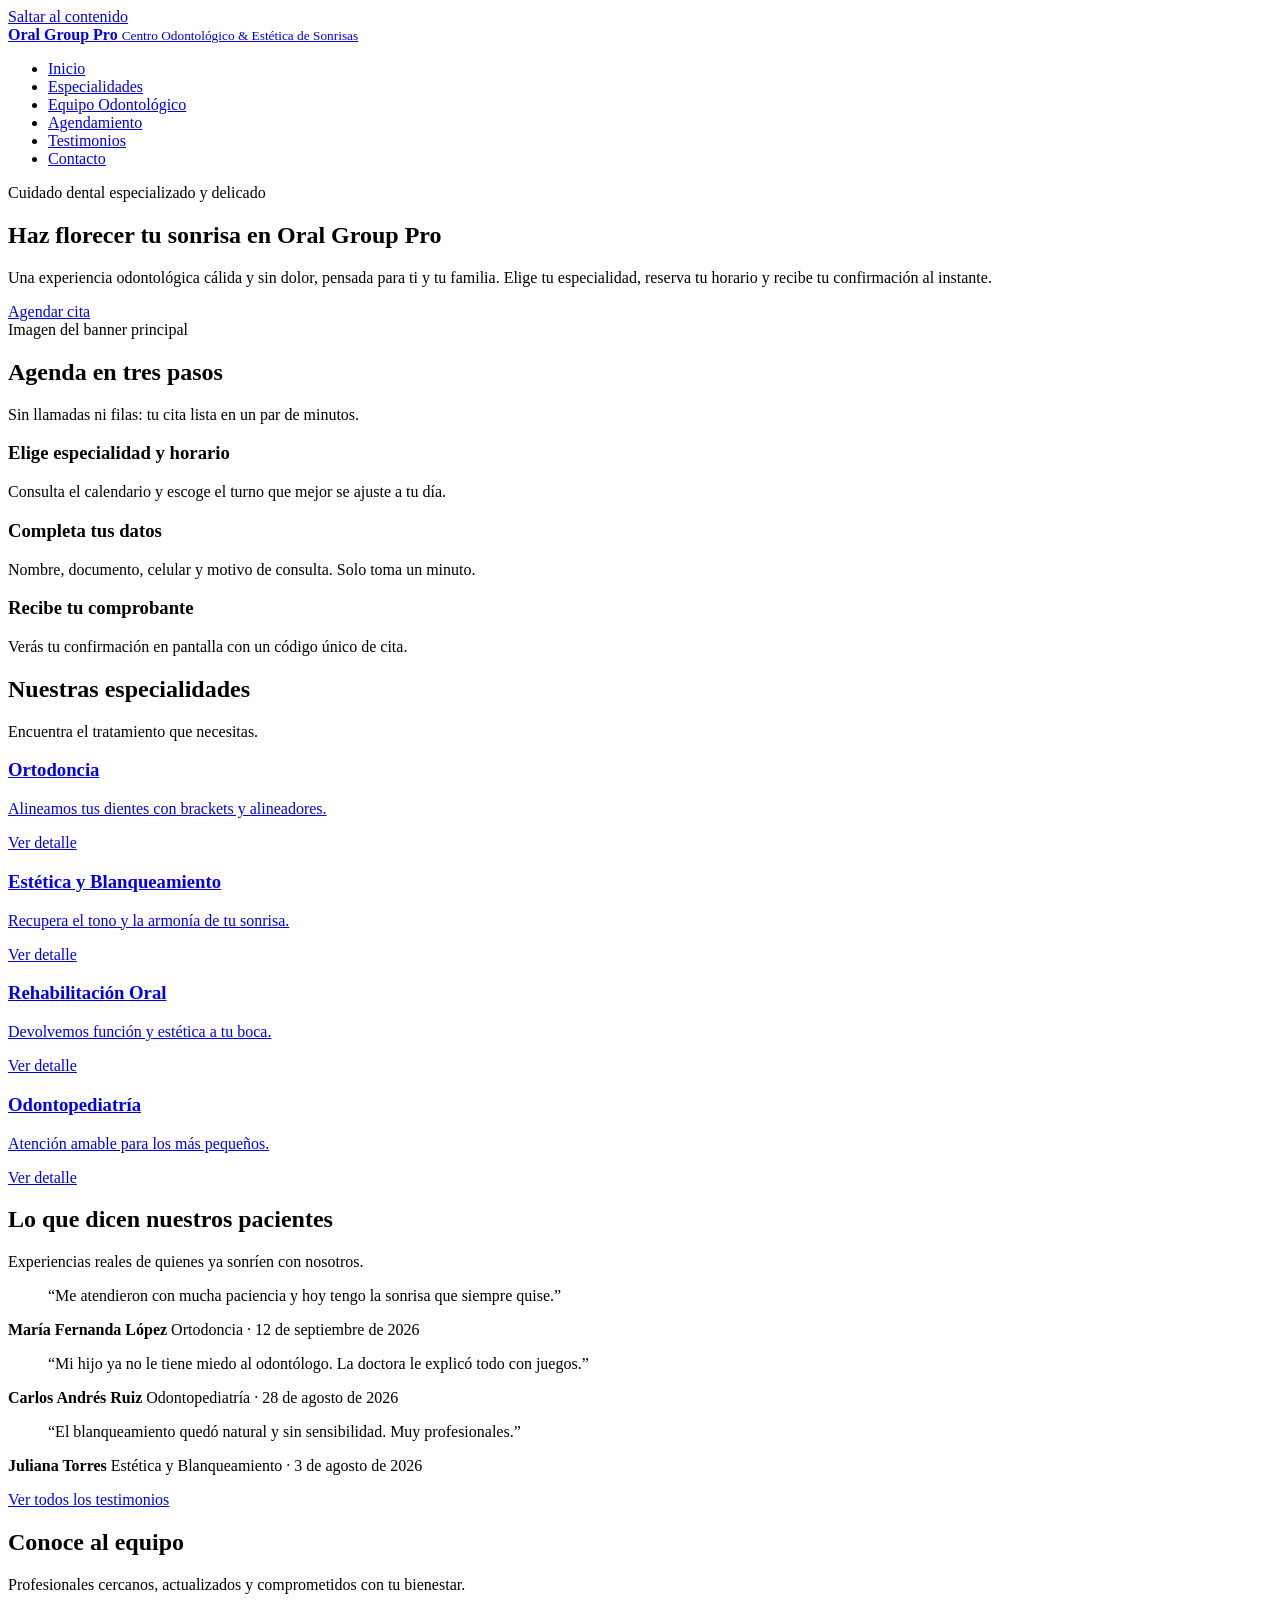
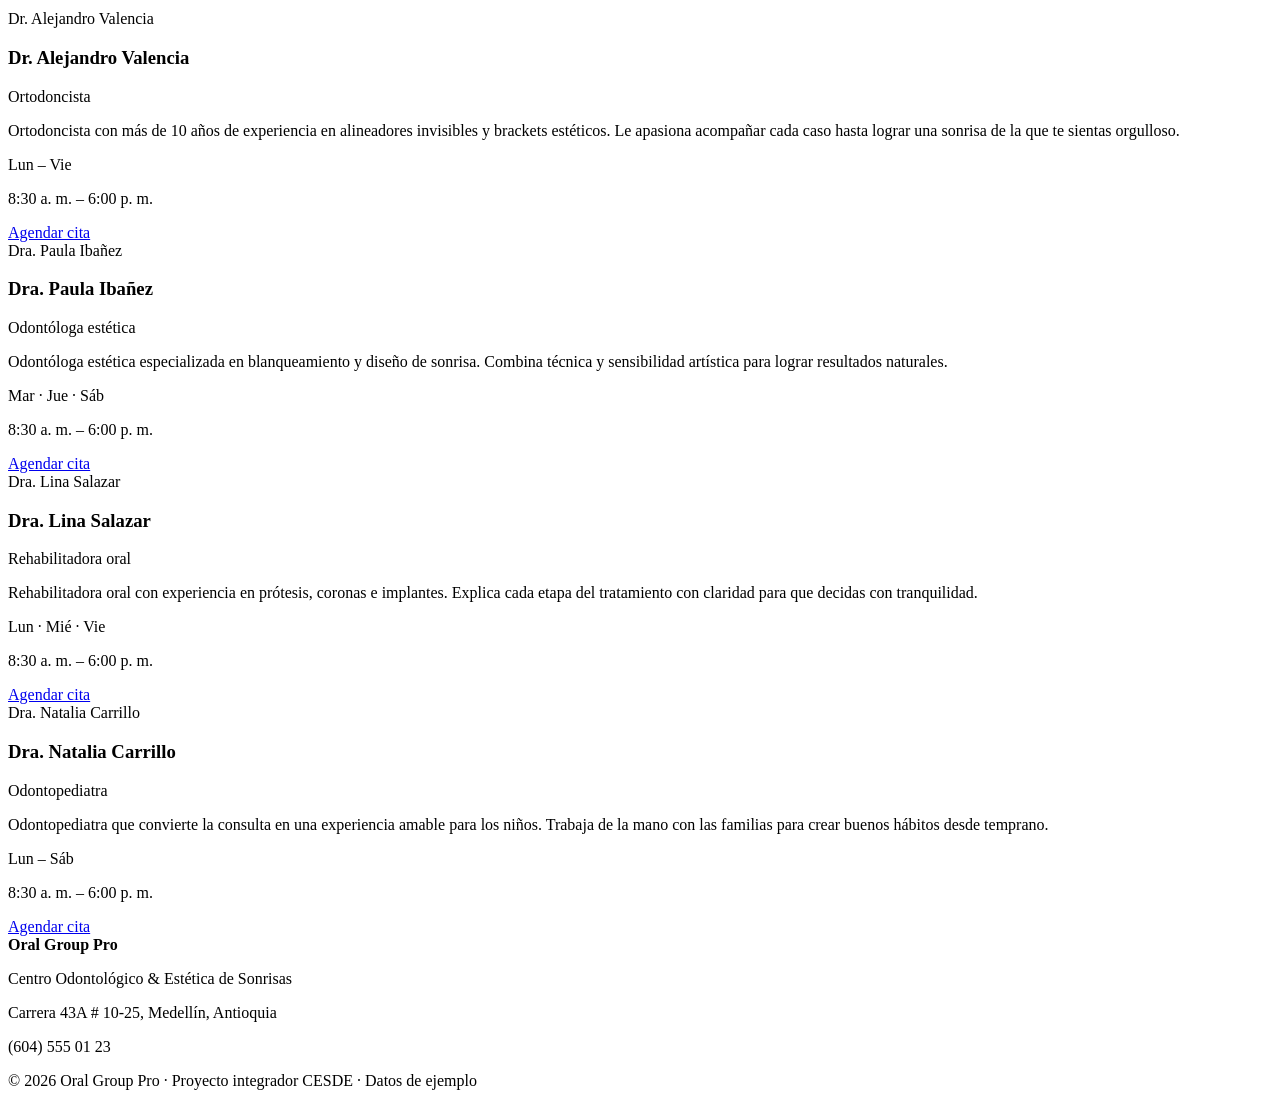
==== index.html @ 44575db3 "feat(contenido): Inicio — «Dra. Natalia Carrillo» Co-Authored-By: Claude Sonnet 5.5 <noreply@anthrop" ====
<!DOCTYPE html>
<html lang="es">
  <head>
    <meta charset="UTF-8">
    <meta name="viewport" content="width=device-width, initial-scale=1.0">
    <title>Inicio | Oral Group Pro</title>
    <meta name="description" content="Oral Group Pro: centro odontológico y de estética de sonrisas. Conoce nuestras especialidades y agenda tu cita en línea.">
  </head>
  <body>
    <a class="skip-link" href="#contenido">Saltar al contenido</a>
    <header id="site-header" class="site-header">
      <div class="container header-inner">
        <a class="brand" href="index.html" aria-label="Oral Group Pro – ir al inicio">
          <span class="brand-mark"></span>
          <span class="brand-text">
            <strong>Oral Group Pro</strong>
            <small>Centro Odontológico &amp; Estética de Sonrisas</small>
          </span>
        </a>
        <nav class="main-nav" id="main-nav" aria-label="Menú principal">
          <ul>
            <li>
              <a href="index.html" class="is-active" aria-current="page">Inicio</a>
            </li>
            <li>
              <a href="especialidades.html">Especialidades</a>
            </li>
            <li>
              <a href="equipo.html">Equipo Odontológico</a>
            </li>
            <li>
              <a href="agendamiento.html">Agendamiento</a>
            </li>
            <li>
              <a href="testimonios.html">Testimonios</a>
            </li>
            <li>
              <a href="contacto.html">Contacto</a>
            </li>
          </ul>
        </nav>
      </div>
    </header>
    <main id="contenido">
      <section class="hero">
        <div class="container hero-inner">
          <div>
            <span class="eyebrow">Cuidado dental especializado y delicado</span>
            <h1>
              Haz florecer tu sonrisa en
              <span class="accent">Oral Group Pro</span>
            </h1>
            <p class="hero-lead">Una experiencia odontológica cálida y sin dolor, pensada para ti y tu familia. Elige tu especialidad, reserva tu horario y recibe tu confirmación al instante.</p>
            <div class="hero-actions">
              <a class="btn" href="agendamiento.html">Agendar cita</a>
            </div>
          </div>
          <div class="media media-hero">
            <div class="media-empty" role="img" aria-label="Espacio para imagen: Imagen del banner principal">
              <span>Imagen del banner principal</span>
            </div>
          </div>
        </div>
      </section>
      <section class="section">
        <div class="container">
          <div class="section-head">
            <h2>Agenda en tres pasos</h2>
            <p>Sin llamadas ni filas: tu cita lista en un par de minutos.</p>
          </div>
          <div class="grid-3 steps">
            <div class="card step-card">
              <h3>Elige especialidad y horario</h3>
              <p>Consulta el calendario y escoge el turno que mejor se ajuste a tu día.</p>
            </div>
            <div class="card step-card">
              <h3>Completa tus datos</h3>
              <p>Nombre, documento, celular y motivo de consulta. Solo toma un minuto.</p>
            </div>
            <div class="card step-card">
              <h3>Recibe tu comprobante</h3>
              <p>Verás tu confirmación en pantalla con un código único de cita.</p>
            </div>
          </div>
        </div>
      </section>
      <section class="section section-alt">
        <div class="container">
          <div class="section-head">
            <h2>Nuestras especialidades</h2>
            <p>Encuentra el tratamiento que necesitas.</p>
          </div>
          <div class="grid-4">
            <a class="card shortcut" href="especialidades.html#ortodoncia">
              <span class="shortcut-icon"></span>
              <h3>Ortodoncia</h3>
              <p>Alineamos tus dientes con brackets y alineadores.</p>
              <span class="shortcut-more">Ver detalle</span>
            </a>
            <a class="card shortcut" href="especialidades.html#estetica">
              <span class="shortcut-icon"></span>
              <h3>Estética y Blanqueamiento</h3>
              <p>Recupera el tono y la armonía de tu sonrisa.</p>
              <span class="shortcut-more">Ver detalle</span>
            </a>
            <a class="card shortcut" href="especialidades.html#rehabilitacion">
              <span class="shortcut-icon"></span>
              <h3>Rehabilitación Oral</h3>
              <p>Devolvemos función y estética a tu boca.</p>
              <span class="shortcut-more">Ver detalle</span>
            </a>
            <a class="card shortcut" href="especialidades.html#odontopediatria">
              <span class="shortcut-icon"></span>
              <h3>Odontopediatría</h3>
              <p>Atención amable para los más pequeños.</p>
              <span class="shortcut-more">Ver detalle</span>
            </a>
          </div>
        </div>
      </section>
      <section class="section">
        <div class="container">
          <div class="section-head">
            <h2>Lo que dicen nuestros pacientes</h2>
            <p>Experiencias reales de quienes ya sonríen con nosotros.</p>
          </div>
          <div class="grid-3">
            <article class="card quote">
              <div class="stars" role="img" aria-label="Calificación: 5 de 5">
                <span class=""></span>
                <span class=""></span>
                <span class=""></span>
                <span class=""></span>
                <span class=""></span>
              </div>
              <blockquote>“Me atendieron con mucha paciencia y hoy tengo la sonrisa que siempre quise.”</blockquote>
              <p class="quote-meta">
                <strong>María Fernanda López</strong>
                Ortodoncia ·
                <time datetime="2026-09-12">12 de septiembre de 2026</time>
              </p>
            </article>
            <article class="card quote">
              <div class="stars" role="img" aria-label="Calificación: 5 de 5">
                <span class=""></span>
                <span class=""></span>
                <span class=""></span>
                <span class=""></span>
                <span class=""></span>
              </div>
              <blockquote>“Mi hijo ya no le tiene miedo al odontólogo. La doctora le explicó todo con juegos.”</blockquote>
              <p class="quote-meta">
                <strong>Carlos Andrés Ruiz</strong>
                Odontopediatría ·
                <time datetime="2026-08-28">28 de agosto de 2026</time>
              </p>
            </article>
            <article class="card quote">
              <div class="stars" role="img" aria-label="Calificación: 4 de 5">
                <span class=""></span>
                <span class=""></span>
                <span class=""></span>
                <span class=""></span>
                <span class="off"></span>
              </div>
              <blockquote>“El blanqueamiento quedó natural y sin sensibilidad. Muy profesionales.”</blockquote>
              <p class="quote-meta">
                <strong>Juliana Torres</strong>
                Estética y Blanqueamiento ·
                <time datetime="2026-08-03">3 de agosto de 2026</time>
              </p>
            </article>
          </div>
          <p class="section-foot">
            <a class="btn btn-outline" href="testimonios.html">Ver todos los testimonios</a>
          </p>
        </div>
      </section>
      <section class="section section-alt">
        <div class="container">
          <div class="section-head">
            <h2>Conoce al equipo</h2>
            <p>Profesionales cercanos, actualizados y comprometidos con tu bienestar.</p>
          </div>
          <div class="grid-4">
            <article class="card pro-card" data-specialty="ortodoncia">
              <div class="media">
                <div class="media-empty" role="img" aria-label="Espacio para imagen: Dr. Alejandro Valencia">
                  <span>Dr. Alejandro Valencia</span>
                </div>
              </div>
              <div class="pro-body">
                <h3>Dr. Alejandro Valencia</h3>
                <p class="pro-role">Ortodoncista</p>
                <p class="pro-bio">Ortodoncista con más de 10 años de experiencia en alineadores invisibles y brackets estéticos. Le apasiona acompañar cada caso hasta lograr una sonrisa de la que te sientas orgulloso.</p>
                <div class="pro-avail">
                  <p>
                    <span>Lun – Vie</span>
                  </p>
                  <p>
                    <span>8:30 a. m. – 6:00 p. m.</span>
                  </p>
                </div>
                <a class="btn btn-sm" href="agendamiento.html?esp=ortodoncia&amp;prof=valencia" aria-label="Agendar cita con Dr. Alejandro Valencia">Agendar cita</a>
              </div>
            </article>
            <article class="card pro-card" data-specialty="estetica">
              <div class="media">
                <div class="media-empty" role="img" aria-label="Espacio para imagen: Dra. Paula Ibañez">
                  <span>Dra. Paula Ibañez</span>
                </div>
              </div>
              <div class="pro-body">
                <h3>Dra. Paula Ibañez</h3>
                <p class="pro-role">Odontóloga estética</p>
                <p class="pro-bio">Odontóloga estética especializada en blanqueamiento y diseño de sonrisa. Combina técnica y sensibilidad artística para lograr resultados naturales.</p>
                <div class="pro-avail">
                  <p>
                    <span>Mar · Jue · Sáb</span>
                  </p>
                  <p>
                    <span>8:30 a. m. – 6:00 p. m.</span>
                  </p>
                </div>
                <a class="btn btn-sm" href="agendamiento.html?esp=estetica&amp;prof=ibanez" aria-label="Agendar cita con Dra. Paula Ibañez">Agendar cita</a>
              </div>
            </article>
            <article class="card pro-card" data-specialty="rehabilitacion">
              <div class="media">
                <div class="media-empty" role="img" aria-label="Espacio para imagen: Dra. Lina Salazar">
                  <span>Dra. Lina Salazar</span>
                </div>
              </div>
              <div class="pro-body">
                <h3>Dra. Lina Salazar</h3>
                <p class="pro-role">Rehabilitadora oral</p>
                <p class="pro-bio">Rehabilitadora oral con experiencia en prótesis, coronas e implantes. Explica cada etapa del tratamiento con claridad para que decidas con tranquilidad.</p>
                <div class="pro-avail">
                  <p>
                    <span>Lun · Mié · Vie</span>
                  </p>
                  <p>
                    <span>8:30 a. m. – 6:00 p. m.</span>
                  </p>
                </div>
                <a class="btn btn-sm" href="agendamiento.html?esp=rehabilitacion&amp;prof=salazar" aria-label="Agendar cita con Dra. Lina Salazar">Agendar cita</a>
              </div>
            </article>
            <article class="card pro-card" data-specialty="odontopediatria">
              <div class="media">
                <div class="media-empty" role="img" aria-label="Espacio para imagen: Dra. Natalia Carrillo">
                  <span>Dra. Natalia Carrillo</span>
                </div>
              </div>
              <div class="pro-body">
                <h3>Dra. Natalia Carrillo</h3>
                <p class="pro-role">Odontopediatra</p>
                <p class="pro-bio">Odontopediatra que convierte la consulta en una experiencia amable para los niños. Trabaja de la mano con las familias para crear buenos hábitos desde temprano.</p>
                <div class="pro-avail">
                  <p>
                    <span>Lun – Sáb</span>
                  </p>
                  <p>
                    <span>8:30 a. m. – 6:00 p. m.</span>
                  </p>
                </div>
                <a class="btn btn-sm" href="agendamiento.html?esp=odontopediatria&amp;prof=carrillo" aria-label="Agendar cita con Dra. Natalia Carrillo">Agendar cita</a>
              </div>
            </article>
          </div>
        </div>
      </section>
    </main>
    <footer id="site-footer" class="site-footer">
      <div class="container footer-inner">
        <div>
          <strong>Oral Group Pro</strong>
          <p>Centro Odontológico &amp; Estética de Sonrisas</p>
        </div>
        <div>
          <p>Carrera 43A # 10-25, Medellín, Antioquia</p>
          <p>(604) 555 01 23</p>
        </div>
        <p class="footer-note">© 2026 Oral Group Pro · Proyecto integrador CESDE · Datos de ejemplo</p>
      </div>
    </footer>
  </body>
</html>
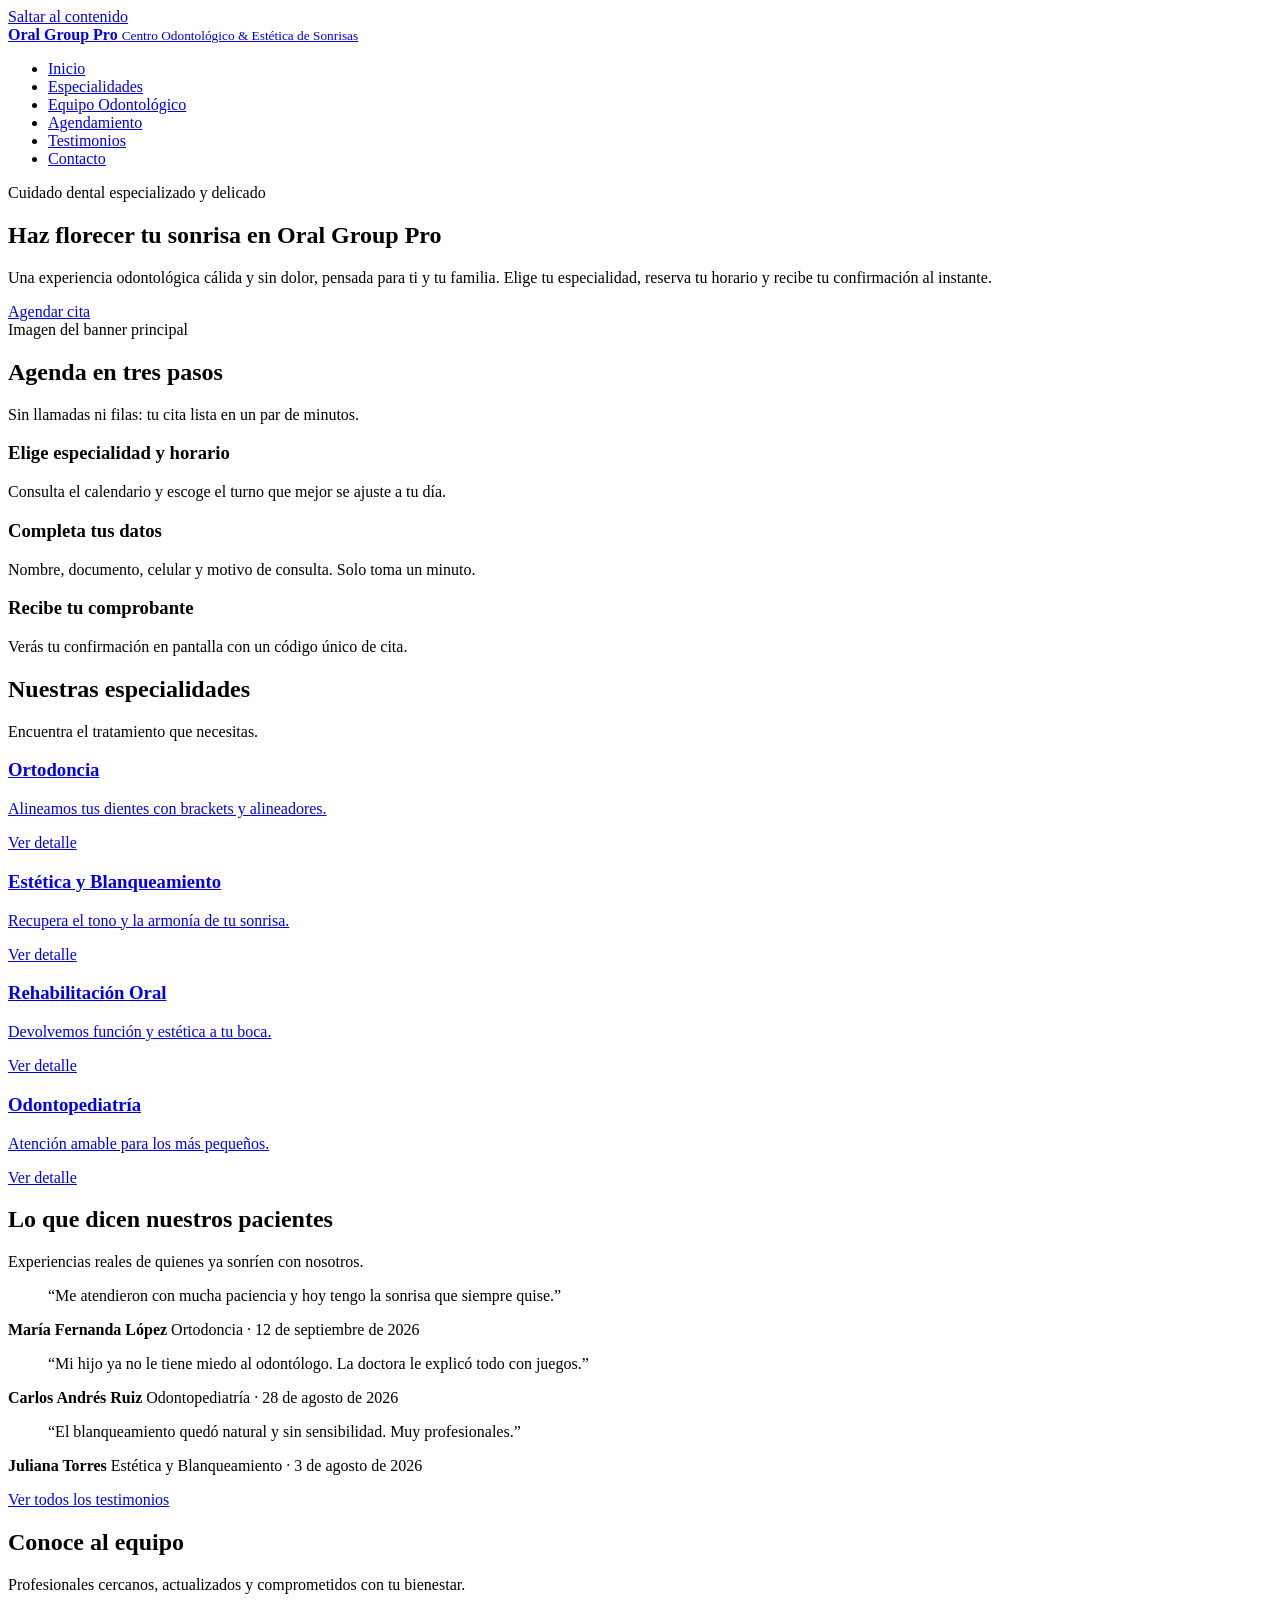
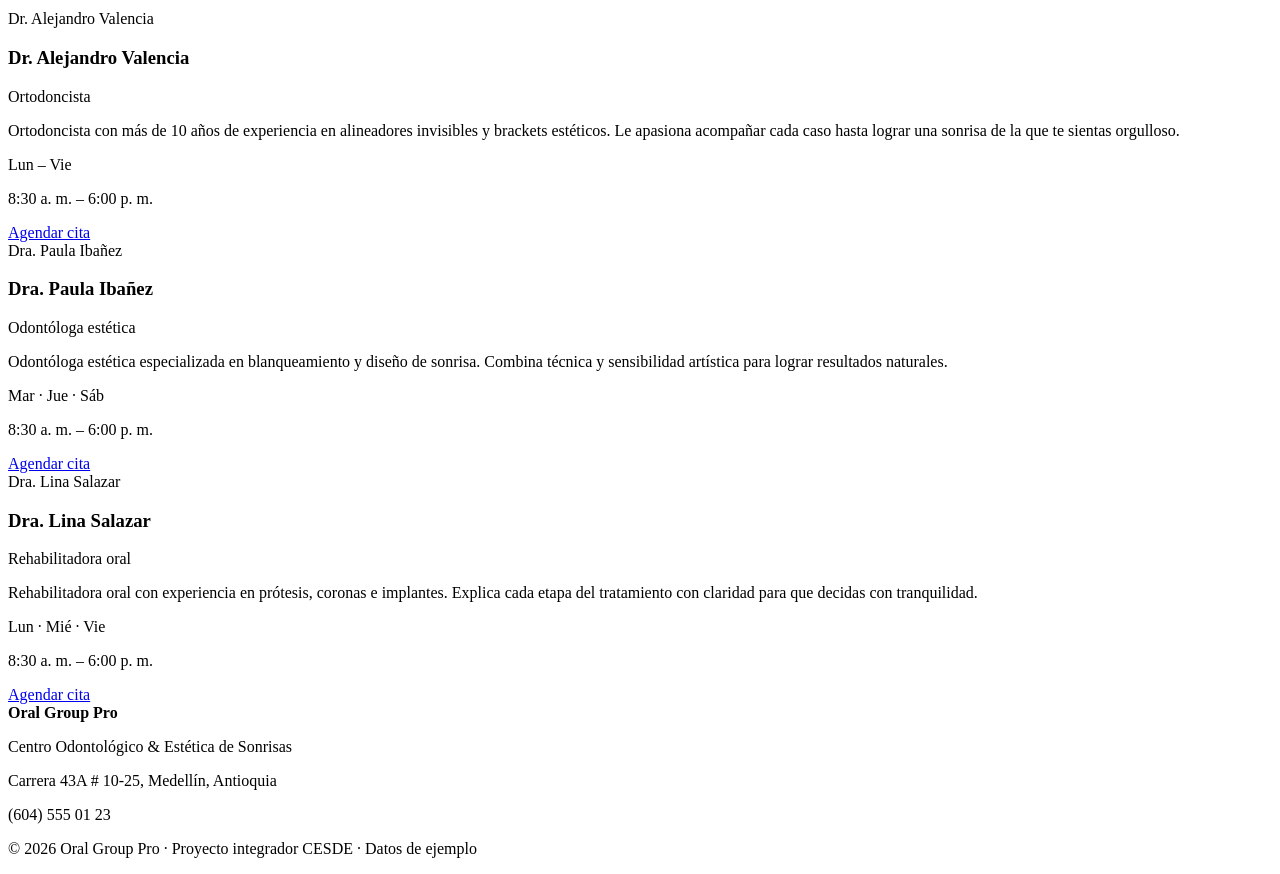
==== commit 7ed94a78: "feat(contenido): Inicio — «Dra. Lina Salazar» Co-Authored-By: Claude Sonnet 5.5 <noreply@anthropic.c" ====
--- a/index.html
+++ b/index.html
@@ -246,27 +246,6 @@
                 <a class="btn btn-sm" href="agendamiento.html?esp=rehabilitacion&amp;prof=salazar" aria-label="Agendar cita con Dra. Lina Salazar">Agendar cita</a>
               </div>
             </article>
-            <article class="card pro-card" data-specialty="odontopediatria">
-              <div class="media">
-                <div class="media-empty" role="img" aria-label="Espacio para imagen: Dra. Natalia Carrillo">
-                  <span>Dra. Natalia Carrillo</span>
-                </div>
-              </div>
-              <div class="pro-body">
-                <h3>Dra. Natalia Carrillo</h3>
-                <p class="pro-role">Odontopediatra</p>
-                <p class="pro-bio">Odontopediatra que convierte la consulta en una experiencia amable para los niños. Trabaja de la mano con las familias para crear buenos hábitos desde temprano.</p>
-                <div class="pro-avail">
-                  <p>
-                    <span>Lun – Sáb</span>
-                  </p>
-                  <p>
-                    <span>8:30 a. m. – 6:00 p. m.</span>
-                  </p>
-                </div>
-                <a class="btn btn-sm" href="agendamiento.html?esp=odontopediatria&amp;prof=carrillo" aria-label="Agendar cita con Dra. Natalia Carrillo">Agendar cita</a>
-              </div>
-            </article>
           </div>
         </div>
       </section>
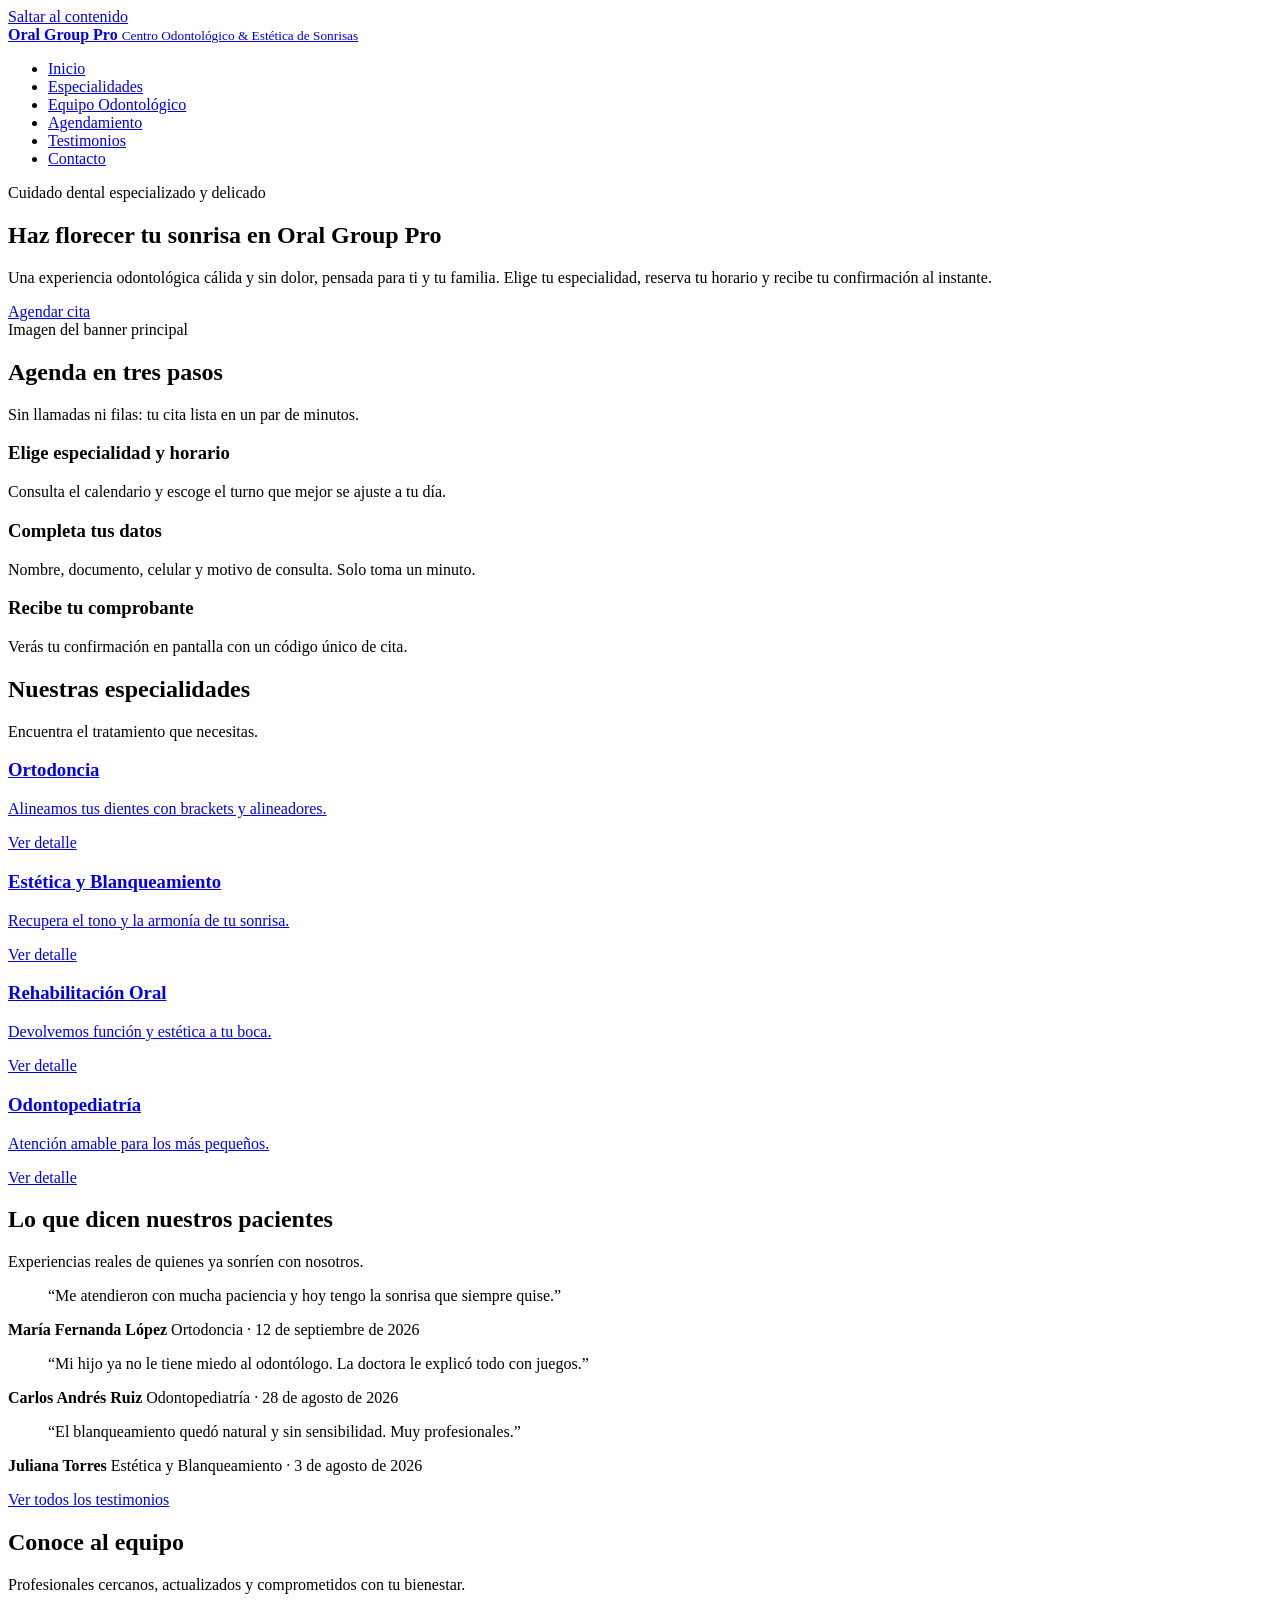
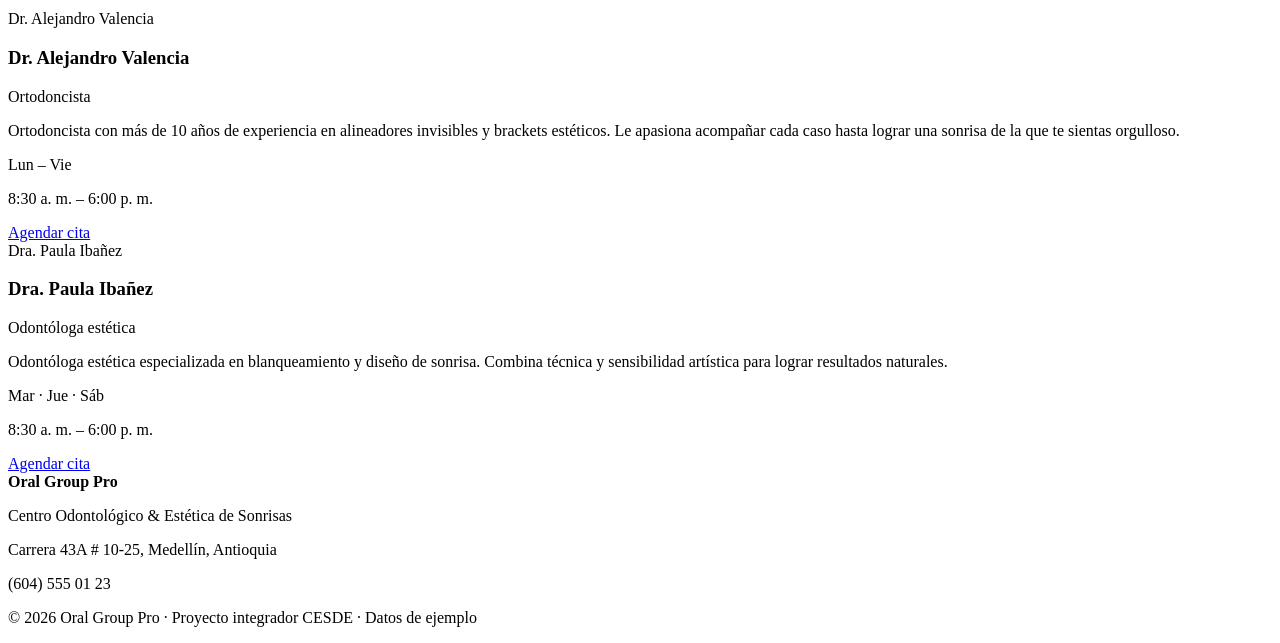
==== commit 88d3d528: "feat(contenido): Inicio — «Dra. Paula Ibañez» Co-Authored-By: Claude Sonnet 5.5 <noreply@anthropic.c" ====
--- a/index.html
+++ b/index.html
@@ -225,27 +225,6 @@
                 <a class="btn btn-sm" href="agendamiento.html?esp=estetica&amp;prof=ibanez" aria-label="Agendar cita con Dra. Paula Ibañez">Agendar cita</a>
               </div>
             </article>
-            <article class="card pro-card" data-specialty="rehabilitacion">
-              <div class="media">
-                <div class="media-empty" role="img" aria-label="Espacio para imagen: Dra. Lina Salazar">
-                  <span>Dra. Lina Salazar</span>
-                </div>
-              </div>
-              <div class="pro-body">
-                <h3>Dra. Lina Salazar</h3>
-                <p class="pro-role">Rehabilitadora oral</p>
-                <p class="pro-bio">Rehabilitadora oral con experiencia en prótesis, coronas e implantes. Explica cada etapa del tratamiento con claridad para que decidas con tranquilidad.</p>
-                <div class="pro-avail">
-                  <p>
-                    <span>Lun · Mié · Vie</span>
-                  </p>
-                  <p>
-                    <span>8:30 a. m. – 6:00 p. m.</span>
-                  </p>
-                </div>
-                <a class="btn btn-sm" href="agendamiento.html?esp=rehabilitacion&amp;prof=salazar" aria-label="Agendar cita con Dra. Lina Salazar">Agendar cita</a>
-              </div>
-            </article>
           </div>
         </div>
       </section>
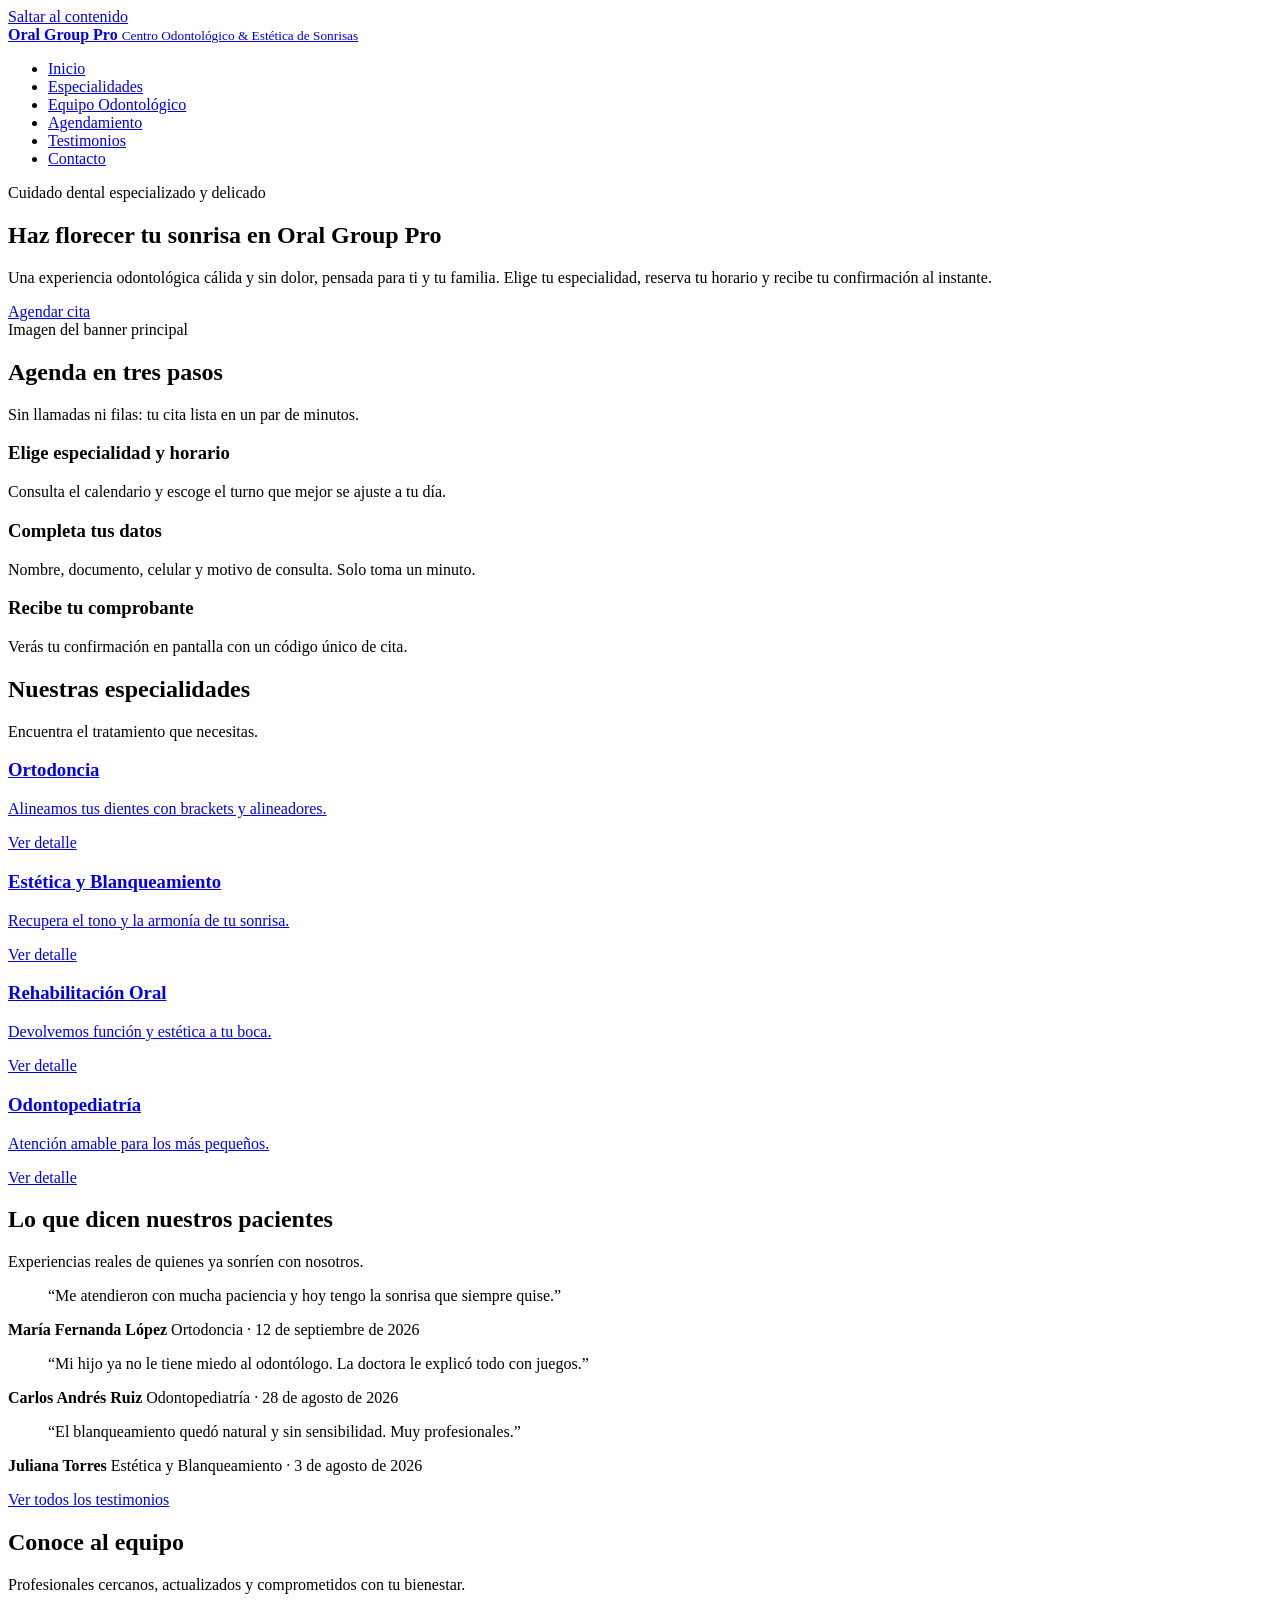
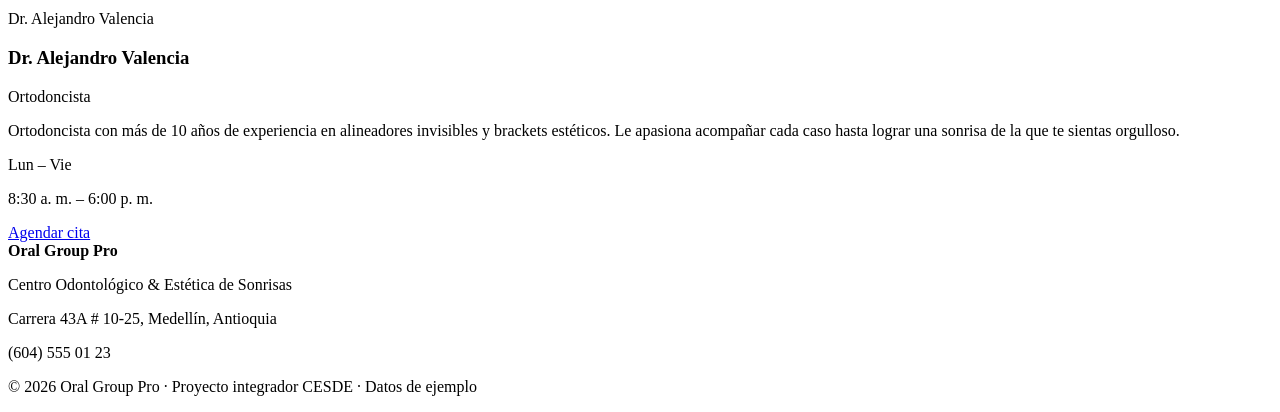
==== commit adb0e65a: "feat(contenido): Inicio — «Dr. Alejandro Valencia» Co-Authored-By: Claude Sonnet 5.5 <noreply@anthro" ====
--- a/index.html
+++ b/index.html
@@ -204,27 +204,6 @@
                 <a class="btn btn-sm" href="agendamiento.html?esp=ortodoncia&amp;prof=valencia" aria-label="Agendar cita con Dr. Alejandro Valencia">Agendar cita</a>
               </div>
             </article>
-            <article class="card pro-card" data-specialty="estetica">
-              <div class="media">
-                <div class="media-empty" role="img" aria-label="Espacio para imagen: Dra. Paula Ibañez">
-                  <span>Dra. Paula Ibañez</span>
-                </div>
-              </div>
-              <div class="pro-body">
-                <h3>Dra. Paula Ibañez</h3>
-                <p class="pro-role">Odontóloga estética</p>
-                <p class="pro-bio">Odontóloga estética especializada en blanqueamiento y diseño de sonrisa. Combina técnica y sensibilidad artística para lograr resultados naturales.</p>
-                <div class="pro-avail">
-                  <p>
-                    <span>Mar · Jue · Sáb</span>
-                  </p>
-                  <p>
-                    <span>8:30 a. m. – 6:00 p. m.</span>
-                  </p>
-                </div>
-                <a class="btn btn-sm" href="agendamiento.html?esp=estetica&amp;prof=ibanez" aria-label="Agendar cita con Dra. Paula Ibañez">Agendar cita</a>
-              </div>
-            </article>
           </div>
         </div>
       </section>
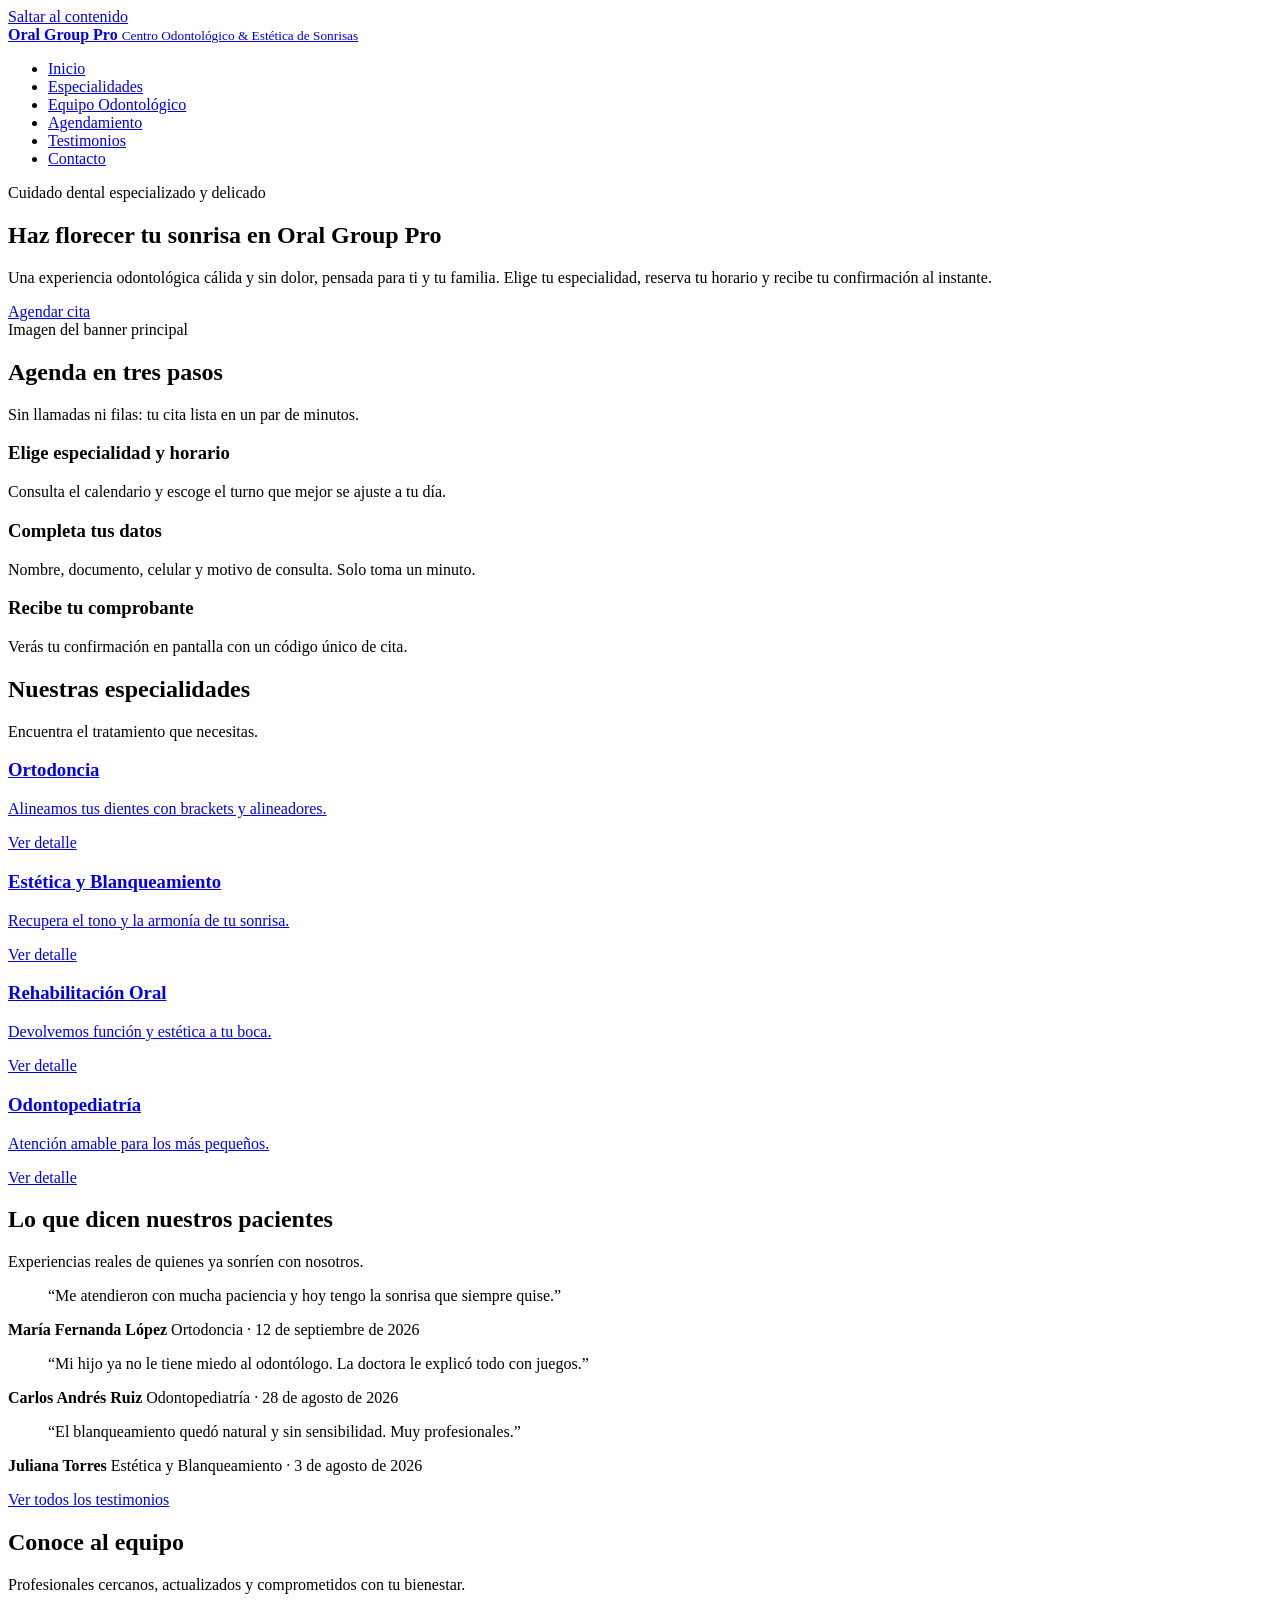
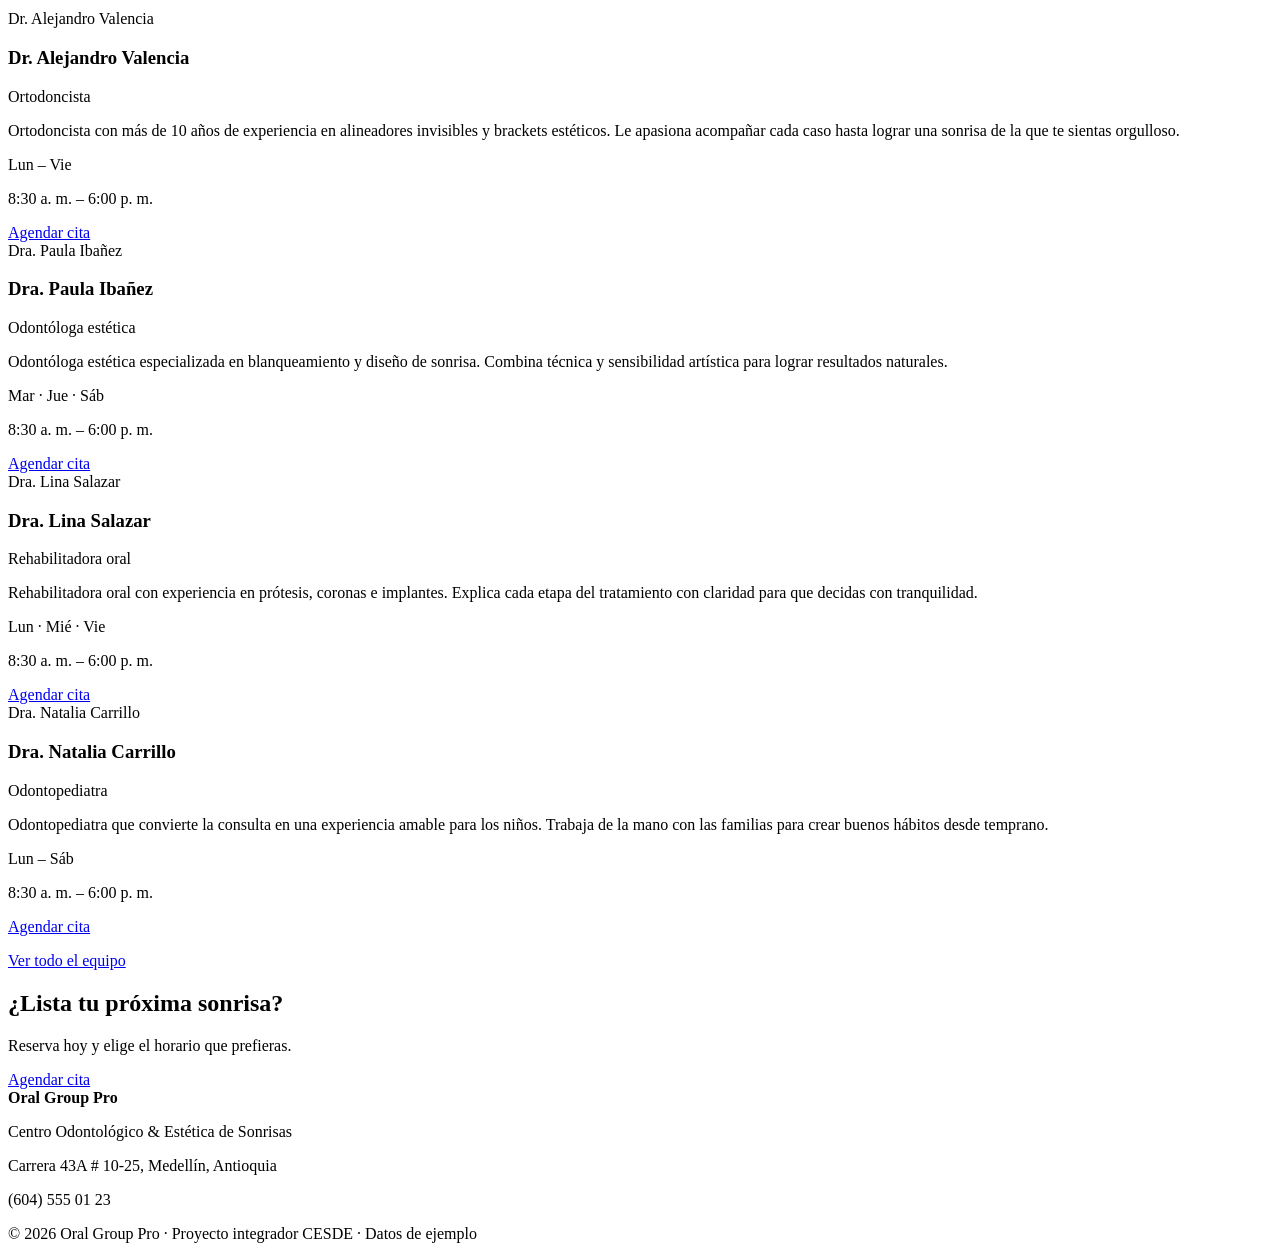
==== commit 4efdca2b: "feat(contenido): Inicio — «¿Lista tu próxima sonrisa?» Co-Authored-By: Claude Sonnet 5.5 <noreply@an" ====
--- a/index.html
+++ b/index.html
@@ -204,6 +204,81 @@
                 <a class="btn btn-sm" href="agendamiento.html?esp=ortodoncia&amp;prof=valencia" aria-label="Agendar cita con Dr. Alejandro Valencia">Agendar cita</a>
               </div>
             </article>
+            <article class="card pro-card" data-specialty="estetica">
+              <div class="media">
+                <div class="media-empty" role="img" aria-label="Espacio para imagen: Dra. Paula Ibañez">
+                  <span>Dra. Paula Ibañez</span>
+                </div>
+              </div>
+              <div class="pro-body">
+                <h3>Dra. Paula Ibañez</h3>
+                <p class="pro-role">Odontóloga estética</p>
+                <p class="pro-bio">Odontóloga estética especializada en blanqueamiento y diseño de sonrisa. Combina técnica y sensibilidad artística para lograr resultados naturales.</p>
+                <div class="pro-avail">
+                  <p>
+                    <span>Mar · Jue · Sáb</span>
+                  </p>
+                  <p>
+                    <span>8:30 a. m. – 6:00 p. m.</span>
+                  </p>
+                </div>
+                <a class="btn btn-sm" href="agendamiento.html?esp=estetica&amp;prof=ibanez" aria-label="Agendar cita con Dra. Paula Ibañez">Agendar cita</a>
+              </div>
+            </article>
+            <article class="card pro-card" data-specialty="rehabilitacion">
+              <div class="media">
+                <div class="media-empty" role="img" aria-label="Espacio para imagen: Dra. Lina Salazar">
+                  <span>Dra. Lina Salazar</span>
+                </div>
+              </div>
+              <div class="pro-body">
+                <h3>Dra. Lina Salazar</h3>
+                <p class="pro-role">Rehabilitadora oral</p>
+                <p class="pro-bio">Rehabilitadora oral con experiencia en prótesis, coronas e implantes. Explica cada etapa del tratamiento con claridad para que decidas con tranquilidad.</p>
+                <div class="pro-avail">
+                  <p>
+                    <span>Lun · Mié · Vie</span>
+                  </p>
+                  <p>
+                    <span>8:30 a. m. – 6:00 p. m.</span>
+                  </p>
+                </div>
+                <a class="btn btn-sm" href="agendamiento.html?esp=rehabilitacion&amp;prof=salazar" aria-label="Agendar cita con Dra. Lina Salazar">Agendar cita</a>
+              </div>
+            </article>
+            <article class="card pro-card" data-specialty="odontopediatria">
+              <div class="media">
+                <div class="media-empty" role="img" aria-label="Espacio para imagen: Dra. Natalia Carrillo">
+                  <span>Dra. Natalia Carrillo</span>
+                </div>
+              </div>
+              <div class="pro-body">
+                <h3>Dra. Natalia Carrillo</h3>
+                <p class="pro-role">Odontopediatra</p>
+                <p class="pro-bio">Odontopediatra que convierte la consulta en una experiencia amable para los niños. Trabaja de la mano con las familias para crear buenos hábitos desde temprano.</p>
+                <div class="pro-avail">
+                  <p>
+                    <span>Lun – Sáb</span>
+                  </p>
+                  <p>
+                    <span>8:30 a. m. – 6:00 p. m.</span>
+                  </p>
+                </div>
+                <a class="btn btn-sm" href="agendamiento.html?esp=odontopediatria&amp;prof=carrillo" aria-label="Agendar cita con Dra. Natalia Carrillo">Agendar cita</a>
+              </div>
+            </article>
+          </div>
+          <p class="section-foot">
+            <a class="btn btn-outline" href="equipo.html">Ver todo el equipo</a>
+          </p>
+        </div>
+      </section>
+      <section class="section">
+        <div class="container">
+          <div class="cta-band">
+            <h2>¿Lista tu próxima sonrisa?</h2>
+            <p>Reserva hoy y elige el horario que prefieras.</p>
+            <a class="btn" href="agendamiento.html">Agendar cita</a>
           </div>
         </div>
       </section>
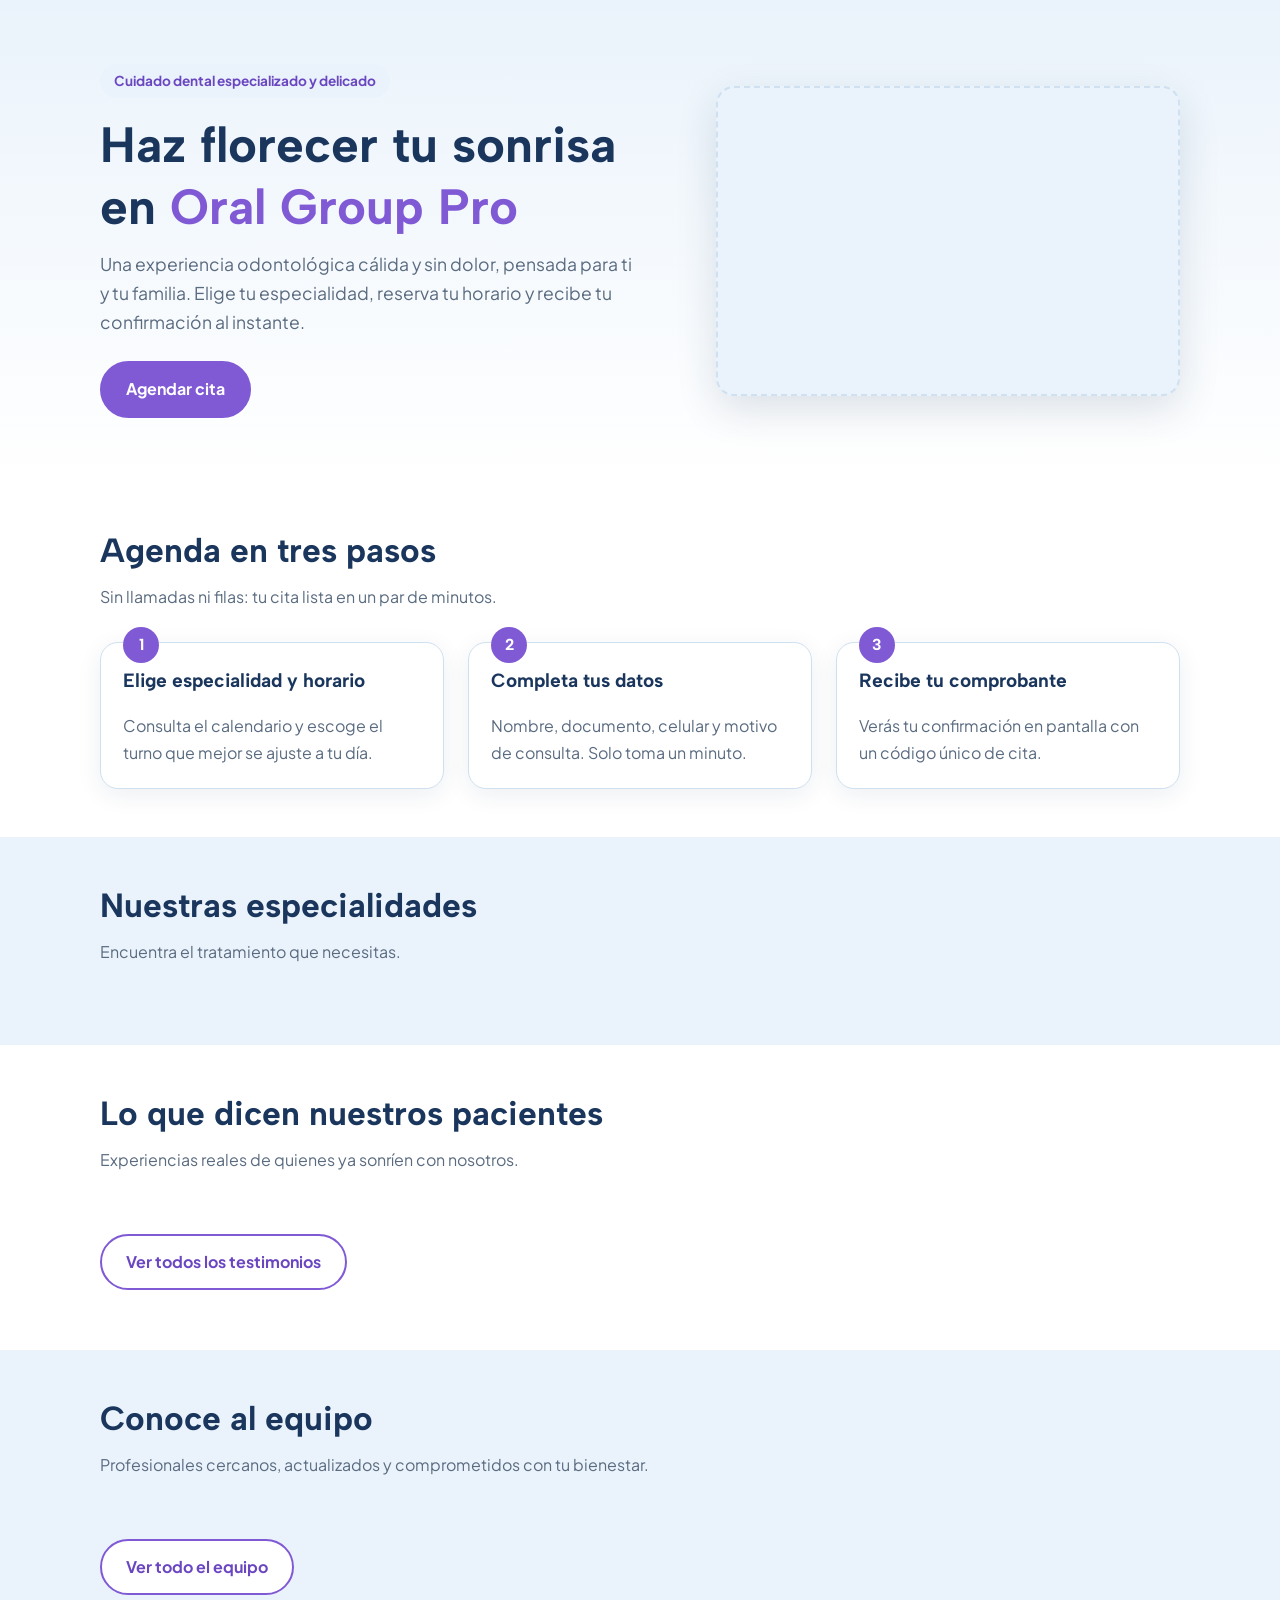
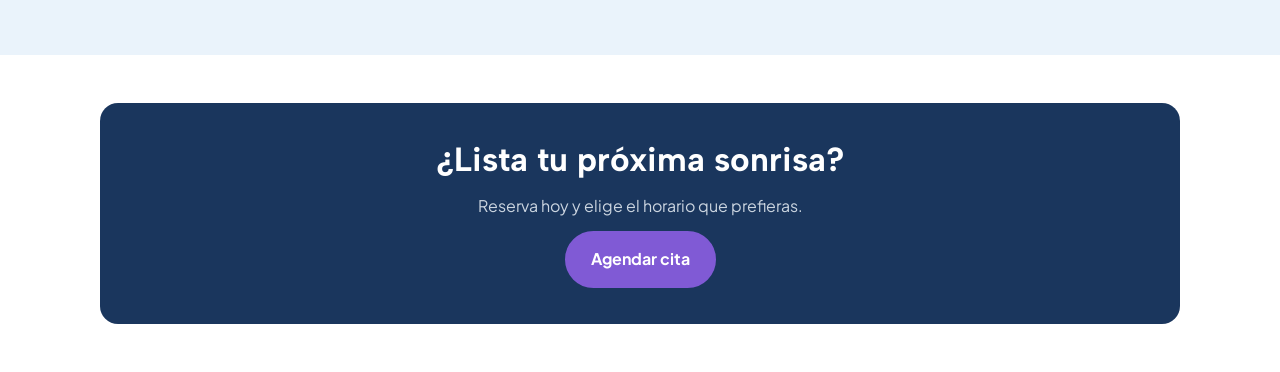
==== commit b3a8ec82: "refactor(html): Inicio usa contenedores data-render y enlaza los scripts Su contenido ya no se copia" ====
--- a/index.html
+++ b/index.html
@@ -1,300 +1,100 @@
 <!DOCTYPE html>
 <html lang="es">
-  <head>
-    <meta charset="UTF-8">
-    <meta name="viewport" content="width=device-width, initial-scale=1.0">
-    <title>Inicio | Oral Group Pro</title>
-    <meta name="description" content="Oral Group Pro: centro odontológico y de estética de sonrisas. Conoce nuestras especialidades y agenda tu cita en línea.">
-  </head>
-  <body>
-    <a class="skip-link" href="#contenido">Saltar al contenido</a>
-    <header id="site-header" class="site-header">
-      <div class="container header-inner">
-        <a class="brand" href="index.html" aria-label="Oral Group Pro – ir al inicio">
-          <span class="brand-mark"></span>
-          <span class="brand-text">
-            <strong>Oral Group Pro</strong>
-            <small>Centro Odontológico &amp; Estética de Sonrisas</small>
-          </span>
-        </a>
-        <nav class="main-nav" id="main-nav" aria-label="Menú principal">
-          <ul>
-            <li>
-              <a href="index.html" class="is-active" aria-current="page">Inicio</a>
-            </li>
-            <li>
-              <a href="especialidades.html">Especialidades</a>
-            </li>
-            <li>
-              <a href="equipo.html">Equipo Odontológico</a>
-            </li>
-            <li>
-              <a href="agendamiento.html">Agendamiento</a>
-            </li>
-            <li>
-              <a href="testimonios.html">Testimonios</a>
-            </li>
-            <li>
-              <a href="contacto.html">Contacto</a>
-            </li>
-          </ul>
-        </nav>
-      </div>
-    </header>
-    <main id="contenido">
-      <section class="hero">
-        <div class="container hero-inner">
-          <div>
-            <span class="eyebrow">Cuidado dental especializado y delicado</span>
-            <h1>
-              Haz florecer tu sonrisa en
-              <span class="accent">Oral Group Pro</span>
-            </h1>
-            <p class="hero-lead">Una experiencia odontológica cálida y sin dolor, pensada para ti y tu familia. Elige tu especialidad, reserva tu horario y recibe tu confirmación al instante.</p>
-            <div class="hero-actions">
-              <a class="btn" href="agendamiento.html">Agendar cita</a>
-            </div>
-          </div>
-          <div class="media media-hero">
-            <div class="media-empty" role="img" aria-label="Espacio para imagen: Imagen del banner principal">
-              <span>Imagen del banner principal</span>
-            </div>
-          </div>
-        </div>
-      </section>
-      <section class="section">
-        <div class="container">
-          <div class="section-head">
-            <h2>Agenda en tres pasos</h2>
-            <p>Sin llamadas ni filas: tu cita lista en un par de minutos.</p>
-          </div>
-          <div class="grid-3 steps">
-            <div class="card step-card">
-              <h3>Elige especialidad y horario</h3>
-              <p>Consulta el calendario y escoge el turno que mejor se ajuste a tu día.</p>
-            </div>
-            <div class="card step-card">
-              <h3>Completa tus datos</h3>
-              <p>Nombre, documento, celular y motivo de consulta. Solo toma un minuto.</p>
-            </div>
-            <div class="card step-card">
-              <h3>Recibe tu comprobante</h3>
-              <p>Verás tu confirmación en pantalla con un código único de cita.</p>
-            </div>
-          </div>
-        </div>
-      </section>
-      <section class="section section-alt">
-        <div class="container">
-          <div class="section-head">
-            <h2>Nuestras especialidades</h2>
-            <p>Encuentra el tratamiento que necesitas.</p>
-          </div>
-          <div class="grid-4">
-            <a class="card shortcut" href="especialidades.html#ortodoncia">
-              <span class="shortcut-icon"></span>
-              <h3>Ortodoncia</h3>
-              <p>Alineamos tus dientes con brackets y alineadores.</p>
-              <span class="shortcut-more">Ver detalle</span>
-            </a>
-            <a class="card shortcut" href="especialidades.html#estetica">
-              <span class="shortcut-icon"></span>
-              <h3>Estética y Blanqueamiento</h3>
-              <p>Recupera el tono y la armonía de tu sonrisa.</p>
-              <span class="shortcut-more">Ver detalle</span>
-            </a>
-            <a class="card shortcut" href="especialidades.html#rehabilitacion">
-              <span class="shortcut-icon"></span>
-              <h3>Rehabilitación Oral</h3>
-              <p>Devolvemos función y estética a tu boca.</p>
-              <span class="shortcut-more">Ver detalle</span>
-            </a>
-            <a class="card shortcut" href="especialidades.html#odontopediatria">
-              <span class="shortcut-icon"></span>
-              <h3>Odontopediatría</h3>
-              <p>Atención amable para los más pequeños.</p>
-              <span class="shortcut-more">Ver detalle</span>
-            </a>
-          </div>
-        </div>
-      </section>
-      <section class="section">
-        <div class="container">
-          <div class="section-head">
-            <h2>Lo que dicen nuestros pacientes</h2>
-            <p>Experiencias reales de quienes ya sonríen con nosotros.</p>
-          </div>
-          <div class="grid-3">
-            <article class="card quote">
-              <div class="stars" role="img" aria-label="Calificación: 5 de 5">
-                <span class=""></span>
-                <span class=""></span>
-                <span class=""></span>
-                <span class=""></span>
-                <span class=""></span>
-              </div>
-              <blockquote>“Me atendieron con mucha paciencia y hoy tengo la sonrisa que siempre quise.”</blockquote>
-              <p class="quote-meta">
-                <strong>María Fernanda López</strong>
-                Ortodoncia ·
-                <time datetime="2026-09-12">12 de septiembre de 2026</time>
-              </p>
-            </article>
-            <article class="card quote">
-              <div class="stars" role="img" aria-label="Calificación: 5 de 5">
-                <span class=""></span>
-                <span class=""></span>
-                <span class=""></span>
-                <span class=""></span>
-                <span class=""></span>
-              </div>
-              <blockquote>“Mi hijo ya no le tiene miedo al odontólogo. La doctora le explicó todo con juegos.”</blockquote>
-              <p class="quote-meta">
-                <strong>Carlos Andrés Ruiz</strong>
-                Odontopediatría ·
-                <time datetime="2026-08-28">28 de agosto de 2026</time>
-              </p>
-            </article>
-            <article class="card quote">
-              <div class="stars" role="img" aria-label="Calificación: 4 de 5">
-                <span class=""></span>
-                <span class=""></span>
-                <span class=""></span>
-                <span class=""></span>
-                <span class="off"></span>
-              </div>
-              <blockquote>“El blanqueamiento quedó natural y sin sensibilidad. Muy profesionales.”</blockquote>
-              <p class="quote-meta">
-                <strong>Juliana Torres</strong>
-                Estética y Blanqueamiento ·
-                <time datetime="2026-08-03">3 de agosto de 2026</time>
-              </p>
-            </article>
-          </div>
-          <p class="section-foot">
-            <a class="btn btn-outline" href="testimonios.html">Ver todos los testimonios</a>
-          </p>
-        </div>
-      </section>
-      <section class="section section-alt">
-        <div class="container">
-          <div class="section-head">
-            <h2>Conoce al equipo</h2>
-            <p>Profesionales cercanos, actualizados y comprometidos con tu bienestar.</p>
-          </div>
-          <div class="grid-4">
-            <article class="card pro-card" data-specialty="ortodoncia">
-              <div class="media">
-                <div class="media-empty" role="img" aria-label="Espacio para imagen: Dr. Alejandro Valencia">
-                  <span>Dr. Alejandro Valencia</span>
-                </div>
-              </div>
-              <div class="pro-body">
-                <h3>Dr. Alejandro Valencia</h3>
-                <p class="pro-role">Ortodoncista</p>
-                <p class="pro-bio">Ortodoncista con más de 10 años de experiencia en alineadores invisibles y brackets estéticos. Le apasiona acompañar cada caso hasta lograr una sonrisa de la que te sientas orgulloso.</p>
-                <div class="pro-avail">
-                  <p>
-                    <span>Lun – Vie</span>
-                  </p>
-                  <p>
-                    <span>8:30 a. m. – 6:00 p. m.</span>
-                  </p>
-                </div>
-                <a class="btn btn-sm" href="agendamiento.html?esp=ortodoncia&amp;prof=valencia" aria-label="Agendar cita con Dr. Alejandro Valencia">Agendar cita</a>
-              </div>
-            </article>
-            <article class="card pro-card" data-specialty="estetica">
-              <div class="media">
-                <div class="media-empty" role="img" aria-label="Espacio para imagen: Dra. Paula Ibañez">
-                  <span>Dra. Paula Ibañez</span>
-                </div>
-              </div>
-              <div class="pro-body">
-                <h3>Dra. Paula Ibañez</h3>
-                <p class="pro-role">Odontóloga estética</p>
-                <p class="pro-bio">Odontóloga estética especializada en blanqueamiento y diseño de sonrisa. Combina técnica y sensibilidad artística para lograr resultados naturales.</p>
-                <div class="pro-avail">
-                  <p>
-                    <span>Mar · Jue · Sáb</span>
-                  </p>
-                  <p>
-                    <span>8:30 a. m. – 6:00 p. m.</span>
-                  </p>
-                </div>
-                <a class="btn btn-sm" href="agendamiento.html?esp=estetica&amp;prof=ibanez" aria-label="Agendar cita con Dra. Paula Ibañez">Agendar cita</a>
-              </div>
-            </article>
-            <article class="card pro-card" data-specialty="rehabilitacion">
-              <div class="media">
-                <div class="media-empty" role="img" aria-label="Espacio para imagen: Dra. Lina Salazar">
-                  <span>Dra. Lina Salazar</span>
-                </div>
-              </div>
-              <div class="pro-body">
-                <h3>Dra. Lina Salazar</h3>
-                <p class="pro-role">Rehabilitadora oral</p>
-                <p class="pro-bio">Rehabilitadora oral con experiencia en prótesis, coronas e implantes. Explica cada etapa del tratamiento con claridad para que decidas con tranquilidad.</p>
-                <div class="pro-avail">
-                  <p>
-                    <span>Lun · Mié · Vie</span>
-                  </p>
-                  <p>
-                    <span>8:30 a. m. – 6:00 p. m.</span>
-                  </p>
-                </div>
-                <a class="btn btn-sm" href="agendamiento.html?esp=rehabilitacion&amp;prof=salazar" aria-label="Agendar cita con Dra. Lina Salazar">Agendar cita</a>
-              </div>
-            </article>
-            <article class="card pro-card" data-specialty="odontopediatria">
-              <div class="media">
-                <div class="media-empty" role="img" aria-label="Espacio para imagen: Dra. Natalia Carrillo">
-                  <span>Dra. Natalia Carrillo</span>
-                </div>
-              </div>
-              <div class="pro-body">
-                <h3>Dra. Natalia Carrillo</h3>
-                <p class="pro-role">Odontopediatra</p>
-                <p class="pro-bio">Odontopediatra que convierte la consulta en una experiencia amable para los niños. Trabaja de la mano con las familias para crear buenos hábitos desde temprano.</p>
-                <div class="pro-avail">
-                  <p>
-                    <span>Lun – Sáb</span>
-                  </p>
-                  <p>
-                    <span>8:30 a. m. – 6:00 p. m.</span>
-                  </p>
-                </div>
-                <a class="btn btn-sm" href="agendamiento.html?esp=odontopediatria&amp;prof=carrillo" aria-label="Agendar cita con Dra. Natalia Carrillo">Agendar cita</a>
-              </div>
-            </article>
-          </div>
-          <p class="section-foot">
-            <a class="btn btn-outline" href="equipo.html">Ver todo el equipo</a>
-          </p>
-        </div>
-      </section>
-      <section class="section">
-        <div class="container">
-          <div class="cta-band">
-            <h2>¿Lista tu próxima sonrisa?</h2>
-            <p>Reserva hoy y elige el horario que prefieras.</p>
+<head>
+  <meta charset="UTF-8">
+  <meta name="viewport" content="width=device-width, initial-scale=1.0">
+  <title>Inicio | Oral Group Pro</title>
+  <meta name="description" content="Oral Group Pro: centro odontológico y de estética de sonrisas. Conoce nuestras especialidades y agenda tu cita en línea.">
+  <link rel="preconnect" href="https://fonts.googleapis.com">
+  <link rel="preconnect" href="https://fonts.gstatic.com" crossorigin>
+  <link href="https://fonts.googleapis.com/css2?family=Albert+Sans:wght@700&family=Plus+Jakarta+Sans:wght@400;500;600;700&display=swap" rel="stylesheet">
+  <link rel="stylesheet" href="css/styles.css">
+  <script defer src="js/data.js"></script>
+  <script defer src="js/ui.js"></script>
+  <script defer src="js/render.js"></script>
+</head>
+<body data-page="inicio">
+  <a class="skip-link" href="#contenido">Saltar al contenido</a>
+  <div id="site-header"></div>
+
+  <main id="contenido">
+    <!-- Banner principal -->
+    <section class="hero">
+      <div class="container hero-inner">
+        <div>
+          <span class="eyebrow">Cuidado dental especializado y delicado</span>
+          <h1>Haz florecer tu sonrisa en <span class="accent">Oral Group Pro</span></h1>
+          <p class="hero-lead">Una experiencia odontológica cálida y sin dolor, pensada para ti y tu familia. Elige tu especialidad, reserva tu horario y recibe tu confirmación al instante.</p>
+          <div class="hero-actions">
             <a class="btn" href="agendamiento.html">Agendar cita</a>
           </div>
         </div>
-      </section>
-    </main>
-    <footer id="site-footer" class="site-footer">
-      <div class="container footer-inner">
-        <div>
-          <strong>Oral Group Pro</strong>
-          <p>Centro Odontológico &amp; Estética de Sonrisas</p>
+        <!-- IMAGEN: reemplazar por la foto del banner (data-src="img/banner.jpg") -->
+        <div class="media media-hero" data-media="Imagen del banner principal"></div>
+      </div>
+    </section>
+
+    <!-- Cómo funciona -->
+    <section class="section">
+      <div class="container">
+        <div class="section-head">
+          <h2>Agenda en tres pasos</h2>
+          <p>Sin llamadas ni filas: tu cita lista en un par de minutos.</p>
         </div>
-        <div>
-          <p>Carrera 43A # 10-25, Medellín, Antioquia</p>
-          <p>(604) 555 01 23</p>
+        <div class="grid-3 steps">
+          <div class="card step-card"><h3>Elige especialidad y horario</h3><p>Consulta el calendario y escoge el turno que mejor se ajuste a tu día.</p></div>
+          <div class="card step-card"><h3>Completa tus datos</h3><p>Nombre, documento, celular y motivo de consulta. Solo toma un minuto.</p></div>
+          <div class="card step-card"><h3>Recibe tu comprobante</h3><p>Verás tu confirmación en pantalla con un código único de cita.</p></div>
         </div>
-        <p class="footer-note">© 2026 Oral Group Pro · Proyecto integrador CESDE · Datos de ejemplo</p>
       </div>
-    </footer>
-  </body>
+    </section>
+
+    <!-- Accesos directos a especialidades -->
+    <section class="section section-alt">
+      <div class="container">
+        <div class="section-head">
+          <h2>Nuestras especialidades</h2>
+          <p>Encuentra el tratamiento que necesitas.</p>
+        </div>
+        <div class="grid-4" data-render="specialty-shortcuts"></div>
+      </div>
+    </section>
+
+    <!-- Vista previa de testimonios -->
+    <section class="section">
+      <div class="container">
+        <div class="section-head">
+          <h2>Lo que dicen nuestros pacientes</h2>
+          <p>Experiencias reales de quienes ya sonríen con nosotros.</p>
+        </div>
+        <div class="grid-3" data-render="testimonials" data-limit="3"></div>
+        <p class="section-foot"><a class="btn btn-outline" href="testimonios.html">Ver todos los testimonios</a></p>
+      </div>
+    </section>
+
+    <!-- Vista previa del equipo -->
+    <section class="section section-alt">
+      <div class="container">
+        <div class="section-head">
+          <h2>Conoce al equipo</h2>
+          <p>Profesionales cercanos, actualizados y comprometidos con tu bienestar.</p>
+        </div>
+        <div class="grid-4" data-render="team" data-limit="4"></div>
+        <p class="section-foot"><a class="btn btn-outline" href="equipo.html">Ver todo el equipo</a></p>
+      </div>
+    </section>
+
+    <section class="section">
+      <div class="container">
+        <div class="cta-band">
+          <h2>¿Lista tu próxima sonrisa?</h2>
+          <p>Reserva hoy y elige el horario que prefieras.</p>
+          <a class="btn" href="agendamiento.html">Agendar cita</a>
+        </div>
+      </div>
+    </section>
+  </main>
+
+  <div id="site-footer"></div>
+</body>
 </html>
--- a/css/styles.css
+++ b/css/styles.css
@@ -0,0 +1,464 @@
+/* ==========================================================================
+   Oral Group Pro · HOJA DE ESTILOS ÚNICA
+   Índice:
+   1. Tokens (colores, tipografía, espaciado)   6. Tarjetas y listas de contenido
+   2. Base y accesibilidad                      7. Agendamiento (stepper, calendario, formulario)
+   3. Layout (contenedor, secciones)            8. Comprobante de confirmación
+   4. Cabecera, menú y pie                      9. Contacto
+   5. Botones y marcador de imagen             10. Responsive e impresión
+   ========================================================================== */
+
+/* 1. TOKENS ---------------------------------------------------------------- */
+:root {
+  --navy: #1A365D;
+  --navy-soft: #2C4A7C;
+  --lilac: #805AD5;
+  --lilac-dark: #6B46C1;
+  --pastel: #EAF3FB;  /* azul clínico muy claro (antes lila pastel #F3E8FF) */
+  --pastel-line: #CFE0F1;
+  --white: #FFFFFF;
+  --gray-bg: #EDF2F7;
+  --gray-text: #5A6B80;
+  --error: #C53030;
+  --error-bg: #FFF5F5;
+
+  --font-title: "Albert Sans", system-ui, sans-serif;
+  --font-body: "Plus Jakarta Sans", system-ui, sans-serif;
+
+  --radius: 18px;
+  --radius-sm: 12px;
+  --shadow: 0 6px 24px rgba(26, 54, 93, 0.08);
+  --shadow-lg: 0 14px 40px rgba(26, 54, 93, 0.14);
+  --container: 1120px;
+  --gap: 24px;
+}
+
+/* 2. BASE Y ACCESIBILIDAD --------------------------------------------------- */
+*, *::before, *::after { box-sizing: border-box; }
+
+html { scroll-behavior: smooth; }
+
+body {
+  margin: 0;
+  font-family: var(--font-body);
+  font-size: 16px;
+  line-height: 1.65;
+  color: var(--navy);
+  background: var(--white);
+  -webkit-font-smoothing: antialiased;
+}
+
+h1, h2, h3, h4 {
+  font-family: var(--font-title);
+  font-weight: 700;
+  line-height: 1.25;
+  color: var(--navy);
+  margin: 0 0 12px;
+}
+h1 { font-size: clamp(2rem, 4.5vw, 3.1rem); }
+h2 { font-size: clamp(1.5rem, 3vw, 2.1rem); }
+h3 { font-size: 1.2rem; }
+
+[hidden] { display: none !important; }
+
+p { margin: 0 0 12px; }
+ul { margin: 0; padding: 0; list-style: none; }
+img { max-width: 100%; display: block; }
+a { color: var(--lilac-dark); }
+
+:focus-visible { outline: 3px solid var(--lilac); outline-offset: 3px; }
+
+.skip-link {
+  position: absolute; left: 12px; top: -60px; z-index: 100;
+  background: var(--navy); color: var(--white); padding: 10px 16px; border-radius: 8px;
+}
+.skip-link:focus { top: 12px; }
+
+.icon { flex-shrink: 0; vertical-align: middle; }
+.visually-hidden {
+  position: absolute; width: 1px; height: 1px; overflow: hidden;
+  clip: rect(0 0 0 0); white-space: nowrap;
+}
+
+/* 3. LAYOUT ----------------------------------------------------------------- */
+.container { width: 100%; max-width: var(--container); margin: 0 auto; padding: 0 20px; }
+.section { padding: 48px 0; }
+.section-alt { background: var(--pastel); }
+.section-head { max-width: 640px; margin-bottom: 32px; }
+.section-head p { color: var(--gray-text); }
+.section-foot { margin-top: 28px; }
+.eyebrow {
+  display: inline-flex; align-items: center; gap: 8px;
+  background: var(--pastel); color: var(--lilac-dark);
+  font-weight: 700; font-size: 0.85rem; padding: 6px 14px; border-radius: 999px; margin-bottom: 16px;
+}
+
+.page-title { background: var(--pastel); padding: 44px 0; border-bottom: 1px solid var(--pastel-line); }
+.page-title p { color: var(--gray-text); margin: 0; max-width: 620px; }
+.page-title h1 { font-size: clamp(1.9rem, 4vw, 2.6rem); }
+
+.grid-2 > *, .grid-3 > *, .grid-4 > *, .booking-grid > *, .hero-inner > *, .contact-layout > * { min-width: 0; }
+.grid-2 { display: grid; grid-template-columns: repeat(2, minmax(0, 1fr)); gap: var(--gap); }
+.grid-3 { display: grid; grid-template-columns: repeat(3, minmax(0, 1fr)); gap: var(--gap); }
+.grid-4 { display: grid; grid-template-columns: repeat(4, minmax(0, 1fr)); gap: var(--gap); }
+
+/* 4. CABECERA, MENÚ Y PIE ---------------------------------------------------- */
+.site-header { background: var(--navy); position: sticky; top: 0; z-index: 50; }
+.header-inner { display: flex; align-items: center; justify-content: space-between; gap: 16px; min-height: 72px; }
+
+.brand { display: flex; align-items: center; gap: 12px; text-decoration: none; color: var(--white); }
+.brand-mark {
+  display: flex; align-items: center; justify-content: center;
+  width: 44px; height: 44px; border-radius: 14px; background: var(--lilac); color: var(--white);
+}
+.brand-text { display: flex; flex-direction: column; line-height: 1.2; }
+.brand-text strong { font-family: var(--font-title); font-size: 1.2rem; }
+.brand-text small { font-size: 0.72rem; color: #CBD5E0; }
+
+.main-nav ul { display: flex; gap: 4px; }
+.main-nav a {
+  white-space: nowrap;
+  display: block; padding: 10px 14px; border-radius: 10px;
+  color: var(--white); text-decoration: none; font-weight: 600; font-size: 0.95rem;
+}
+.main-nav a:hover { background: var(--navy-soft); }
+.main-nav a.is-active { background: var(--lilac); }
+
+.nav-toggle {
+  display: none; background: transparent; border: 2px solid #4A6A9A; color: var(--white);
+  border-radius: 10px; padding: 8px; cursor: pointer;
+}
+
+.site-footer { background: var(--navy); color: #E2E8F0; padding: 32px 0; margin-top: 0; }
+.footer-inner { display: grid; grid-template-columns: minmax(0, 1fr) minmax(0, 1fr); gap: 20px; }
+.footer-inner p { margin: 0 0 4px; font-size: 0.92rem; }
+.footer-inner strong { font-family: var(--font-title); color: var(--white); font-size: 1.1rem; }
+.footer-note { grid-column: 1 / -1; border-top: 1px solid #3A5580; padding-top: 16px; color: #A0B0C8; font-size: 0.82rem; }
+
+/* 5. BOTONES Y MARCADOR DE IMAGEN -------------------------------------------- */
+.btn {
+  display: inline-flex; align-items: center; justify-content: center; gap: 8px;
+  padding: 13px 24px; border-radius: 999px; border: 2px solid var(--lilac);
+  background: var(--lilac); color: var(--white);
+  font-family: var(--font-body); font-weight: 700; font-size: 1rem;
+  text-decoration: none; cursor: pointer; transition: background 0.2s, transform 0.2s;
+}
+.btn:hover { background: var(--lilac-dark); border-color: var(--lilac-dark); transform: translateY(-1px); }
+.btn-outline { background: var(--white); color: var(--lilac-dark); }
+.btn-outline:hover { background: var(--pastel); color: var(--lilac-dark); }
+.btn-sm { padding: 9px 18px; font-size: 0.92rem; }
+.btn[disabled] { background: #CBD5E0; border-color: #CBD5E0; color: #718096; cursor: not-allowed; transform: none; }
+
+/* Contenedor de imagen: muestra la foto real o el icono de montaña */
+.media {
+  background: var(--pastel); border: 2px dashed var(--pastel-line); border-radius: var(--radius-sm);
+  overflow: hidden; aspect-ratio: 16 / 10; color: var(--lilac);
+}
+.media img { width: 100%; height: 100%; object-fit: cover; }
+.media-empty {
+  width: 100%; height: 100%; display: flex; flex-direction: column;
+  align-items: center; justify-content: center; gap: 8px; padding: 12px; text-align: center;
+}
+.media-empty span { font-size: 0.8rem; font-weight: 600; color: var(--gray-text); }
+.media-square { aspect-ratio: 1 / 1; }
+.media-hero { aspect-ratio: 3 / 2; border-radius: var(--radius); box-shadow: var(--shadow-lg); }
+
+/* 6. TARJETAS Y LISTAS DE CONTENIDO ------------------------------------------ */
+.hero { padding: 64px 0; background: linear-gradient(180deg, var(--pastel) 0%, var(--white) 100%); }
+.hero-inner { display: grid; grid-template-columns: minmax(0, 1.1fr) minmax(0, 0.9fr); gap: 48px; align-items: center; }
+.hero-lead { font-size: 1.1rem; color: var(--gray-text); max-width: 540px; }
+.hero .accent { color: var(--lilac); }
+.hero-actions { display: flex; flex-wrap: wrap; gap: 12px; margin-top: 24px; }
+
+.card {
+  background: var(--white); border: 1px solid var(--pastel-line); border-radius: var(--radius);
+  padding: 22px; box-shadow: var(--shadow); display: flex; flex-direction: column; gap: 8px;
+}
+.card .btn { align-self: flex-start; margin-top: auto; }
+.section-alt .card { border-color: transparent; }
+
+.shortcut { text-decoration: none; color: var(--navy); transition: transform 0.2s, box-shadow 0.2s; }
+.shortcut:hover { transform: translateY(-3px); box-shadow: var(--shadow-lg); }
+.shortcut p { color: var(--gray-text); font-size: 0.92rem; margin: 0; }
+.shortcut-icon {
+  width: 48px; height: 48px; display: flex; align-items: center; justify-content: center;
+  background: var(--pastel); color: var(--lilac-dark); border-radius: 14px;
+}
+.shortcut-more { color: var(--lilac-dark); font-weight: 700; font-size: 0.9rem; margin-top: auto; padding-top: 8px; }
+
+.steps { counter-reset: step; }
+.step-card { position: relative; padding-top: 26px; }
+.step-card::before {
+  counter-increment: step; content: counter(step);
+  position: absolute; top: -16px; left: 22px; width: 36px; height: 36px; border-radius: 50%;
+  background: var(--lilac); color: var(--white); font-family: var(--font-title); font-weight: 700;
+  display: flex; align-items: center; justify-content: center;
+}
+.step-card p { color: var(--gray-text); margin: 0; }
+
+/* Especialidades (detalle) */
+.specialty-item { display: grid; grid-template-columns: 300px minmax(0, 1fr); gap: 28px; align-items: start; margin-bottom: 32px; scroll-margin-top: 96px; }
+.specialty-body ul { margin: 12px 0 16px; display: grid; gap: 6px; }
+.specialty-body li { display: flex; gap: 8px; align-items: flex-start; }
+.specialty-body li .icon { color: var(--lilac); margin-top: 3px; }
+.pro-line { display: flex; flex-wrap: wrap; gap: 8px; align-items: center; margin-bottom: 16px; }
+.tag { background: var(--pastel); color: var(--lilac-dark); font-weight: 700; font-size: 0.85rem; padding: 4px 12px; border-radius: 999px; }
+
+/* Equipo */
+.team-group { margin-bottom: 44px; }
+.team-group > h2 { display: flex; align-items: center; gap: 10px; }
+.pro-card { padding: 0; overflow: hidden; }
+.pro-card .media { border-radius: 0; border: 0; border-bottom: 2px dashed var(--pastel-line); aspect-ratio: auto; height: 150px; }
+.pro-card .pro-body { padding: 16px 18px 18px; display: flex; flex-direction: column; gap: 6px; flex: 1; }
+.pro-card h3 { margin-bottom: 0; }
+.pro-card .tag { align-self: flex-start; margin-bottom: 4px; }
+.filters { display: flex; flex-wrap: wrap; gap: 8px; margin-bottom: 28px; }
+.filters .chip { padding: 8px 18px; font-size: 0.9rem; background: var(--white); border-color: var(--pastel-line); }
+.chip.is-active { background: var(--navy); border-color: var(--navy); color: var(--white); }
+.pro-role { color: var(--lilac-dark); font-weight: 700; font-size: 0.9rem; margin: 0; }
+.pro-bio { font-size: 0.9rem; line-height: 1.55; color: var(--gray-text); margin: 4px 0 12px; flex: 1;
+  display: -webkit-box; -webkit-line-clamp: 3; line-clamp: 3; -webkit-box-orient: vertical; overflow: hidden; } /* flex:1 alinea cajas y botones entre tarjetas */
+.pro-avail { background: var(--pastel); border-radius: 10px; padding: 8px 12px; margin-bottom: 12px; display: grid; gap: 2px; }
+.pro-avail p { display: flex; gap: 8px; align-items: center; margin: 0; font-weight: 600; font-size: 0.85rem; line-height: 1.4; white-space: nowrap; }
+.pro-avail .icon { color: var(--lilac-dark); }
+.pro-card .btn { align-self: stretch; }
+
+/* Testimonios */
+.quote { gap: 10px; }
+.quote blockquote { margin: 0; font-size: 1rem; }
+.stars { display: flex; gap: 2px; color: var(--lilac); }
+.stars svg { fill: currentColor; }
+.stars .off { color: #CBD5E0; }
+.quote-meta { margin-top: auto; font-size: 0.9rem; color: var(--gray-text); }
+.quote-meta strong { color: var(--navy); display: block; }
+
+.cta-band { background: var(--navy); color: var(--white); border-radius: var(--radius); padding: 36px; text-align: center; }
+.cta-band h2 { color: var(--white); }
+.cta-band p { color: #CBD5E0; }
+.cta-spaced { margin-top: 40px; }
+
+/* Testimonios: historias completas */
+.rating-summary { display: flex; align-items: center; gap: 18px; background: var(--pastel); border-radius: var(--radius); padding: 18px 24px; margin-bottom: 24px; }
+.rating-number { font-family: var(--font-title); font-size: 3rem; line-height: 1; color: var(--navy); }
+.rating-summary p { margin: 4px 0 0; color: var(--gray-text); font-size: 0.92rem; }
+.stories { display: grid; gap: 28px; }
+.story { display: grid; grid-template-columns: minmax(0, 1fr) minmax(0, 1.1fr); gap: 36px; align-items: center; background: var(--white); border: 1px solid var(--pastel-line); border-radius: var(--radius); padding: 28px; box-shadow: var(--shadow); }
+.story.is-reverse .story-visual { order: 2; }
+.ba { display: grid; grid-template-columns: repeat(2, minmax(0, 1fr)); gap: 12px; }
+.ba figure { margin: 0; }
+.ba .media { aspect-ratio: 3 / 4; }
+.ba figcaption { margin-top: 8px; text-align: center; font-weight: 700; font-size: 0.85rem; letter-spacing: 0.5px; text-transform: uppercase; color: var(--gray-text); }
+.ba figcaption.is-after { color: var(--lilac-dark); }
+.story-photo { aspect-ratio: 3 / 2; }
+.story-body blockquote { margin: 12px 0; font-family: var(--font-title); font-size: 1.15rem; line-height: 1.55; color: var(--navy); }
+.story-author { margin: 0 0 16px; color: var(--gray-text); font-size: 0.92rem; }
+.story-author strong { display: block; color: var(--navy); font-size: 1rem; }
+.story-facts { display: grid; grid-template-columns: repeat(2, minmax(0, 1fr)); gap: 10px; margin: 0; }
+.story-facts div { background: var(--pastel); border-radius: 10px; padding: 10px 14px; }
+.story-facts .is-result { grid-column: 1 / -1; background: var(--navy); }
+.story-facts dt { font-size: 0.72rem; font-weight: 700; text-transform: uppercase; letter-spacing: 0.5px; color: var(--lilac-dark); }
+.story-facts dd { margin: 2px 0 0; font-weight: 700; font-size: 0.92rem; }
+.story-facts .is-result dt { color: #CBD5E0; }
+.story-facts .is-result dd { color: var(--white); }
+
+/* 7. AGENDAMIENTO ------------------------------------------------------------ */
+.stepper { list-style: none; padding: 0; display: flex; align-items: center; justify-content: center; gap: 12px; margin: 0 0 32px; flex-wrap: wrap; }
+.step-item { display: flex; align-items: center; gap: 8px; font-weight: 700; color: var(--gray-text); }
+.step-num {
+  width: 32px; height: 32px; border-radius: 50%; background: var(--gray-bg);
+  display: flex; align-items: center; justify-content: center; font-family: var(--font-title);
+}
+.step-item.is-active { color: var(--navy); }
+.step-item.is-active .step-num { background: var(--lilac); color: var(--white); }
+.step-item.is-done .step-num { background: var(--navy); color: var(--white); }
+.step-line { width: 40px; height: 2px; background: var(--pastel-line); }
+
+.booking-grid { display: grid; grid-template-columns: minmax(0, 1.15fr) minmax(0, 1fr); gap: var(--gap); align-items: start; }
+.panel { background: var(--white); border: 1px solid var(--pastel-line); border-radius: var(--radius); padding: 26px; box-shadow: var(--shadow); position: relative; }
+.panel-head { display: flex; gap: 14px; align-items: flex-start; margin-bottom: 20px; }
+.panel-head h2 { font-size: 1.4rem; margin-bottom: 2px; }
+.panel-head p { margin: 0; color: var(--gray-text); font-size: 0.92rem; }
+.panel-icon { width: 46px; height: 46px; border-radius: 14px; background: var(--pastel); color: var(--lilac-dark); display: flex; align-items: center; justify-content: center; flex-shrink: 0; }
+
+.field { margin-bottom: 18px; }
+.field > label, .field-label { display: flex; justify-content: space-between; gap: 8px; font-weight: 700; font-size: 0.93rem; margin-bottom: 6px; }
+.field-hint { font-weight: 500; color: var(--gray-text); font-size: 0.8rem; }
+
+.input, .select, .textarea {
+  width: 100%; font-family: var(--font-body); font-size: 1rem; color: var(--navy);
+  background: var(--white); border: 2px solid #CBD5E0; border-radius: var(--radius-sm);
+  padding: 12px 14px; transition: border-color 0.2s;
+}
+.input:focus, .select:focus, .textarea:focus { outline: none; border-color: var(--lilac); box-shadow: 0 0 0 3px rgba(128, 90, 213, 0.2); }
+.input:disabled, .select:disabled, .textarea:disabled { background: var(--gray-bg); cursor: not-allowed; }
+.textarea { resize: vertical; min-height: 96px; }
+.field.has-error .input, .field.has-error .select, .field.has-error .textarea { border-color: var(--error); background: var(--error-bg); }
+.field.is-valid .input, .field.is-valid .textarea { border-color: var(--lilac); }
+.field-error { display: none; align-items: center; gap: 6px; color: var(--error); font-size: 0.85rem; font-weight: 600; margin-top: 6px; }
+.field.has-error .field-error { display: flex; }
+.field-help { font-size: 0.8rem; color: var(--gray-text); margin-top: 4px; }
+.row-2 { display: grid; grid-template-columns: minmax(0, 1fr) minmax(0, 1.4fr); gap: 14px; }
+.counter { text-align: right; font-size: 0.8rem; color: var(--gray-text); margin-top: 4px; }
+
+.pro-mini { display: flex; gap: 14px; align-items: center; background: var(--pastel); border-radius: var(--radius-sm); padding: 12px; margin-bottom: 20px; }
+.pro-mini .media { width: 84px; flex-shrink: 0; aspect-ratio: 1 / 1; }
+.pro-mini .media-empty span { display: none; }
+.pro-mini .media-empty .icon { width: 28px; height: 28px; }
+.pro-mini p { margin: 0; font-size: 0.88rem; }
+.pro-mini strong { display: block; font-size: 1rem; }
+
+/* Calendario mensual */
+.cal-head { display: flex; align-items: center; justify-content: space-between; margin-bottom: 10px; }
+.cal-title { font-family: var(--font-title); font-weight: 700; font-size: 1.15rem; margin: 0; }
+.cal-nav { width: 40px; height: 40px; border-radius: 50%; border: 2px solid var(--pastel-line); background: var(--white); color: var(--navy); cursor: pointer; display: flex; align-items: center; justify-content: center; }
+.cal-nav:hover:not([disabled]) { background: var(--pastel); }
+.cal-nav[disabled] { opacity: 0.35; cursor: not-allowed; }
+.cal-head, .cal-grid, .cal-legend { max-width: 360px; margin-left: auto; margin-right: auto; }
+.cal-grid { display: grid; grid-template-columns: repeat(7, minmax(0, 1fr)); gap: 4px; }
+.cal-dow { text-align: center; font-size: 0.75rem; font-weight: 700; color: var(--gray-text); padding: 2px 0; }
+.cal-day {
+  height: 40px; border-radius: 10px; border: 2px solid transparent; font-family: var(--font-body);
+  font-weight: 700; font-size: 0.9rem; cursor: pointer; background: var(--pastel); color: var(--navy);
+}
+.cal-day:hover:not([disabled]) { border-color: var(--lilac); }
+.cal-day[disabled] { background: var(--gray-bg); color: #A0AEC0; cursor: not-allowed; font-weight: 500; }
+.cal-day.is-today { border-color: var(--navy); }
+.cal-day.is-selected { background: var(--lilac); color: var(--white); border-color: var(--lilac); }
+.cal-blank { visibility: hidden; }
+.cal-legend { display: flex; flex-wrap: wrap; gap: 14px; font-size: 0.8rem; color: var(--gray-text); margin-top: 12px; margin-bottom: 20px; }
+.cal-legend span { display: inline-flex; align-items: center; gap: 6px; }
+.dot { width: 14px; height: 14px; border-radius: 4px; display: inline-block; }
+.dot-free { background: var(--pastel); border: 1px solid var(--pastel-line); }
+.dot-busy { background: var(--gray-bg); }
+.dot-sel { background: var(--lilac); }
+
+.slot-group-title { display: flex; gap: 8px; align-items: center; font-weight: 700; font-size: 0.9rem; margin: 14px 0 8px; }
+.slots { display: grid; grid-template-columns: repeat(4, minmax(0, 1fr)); gap: 8px; }
+.slot {
+  padding: 10px 4px; border-radius: 10px; border: 2px solid var(--pastel-line); background: var(--white);
+  color: var(--navy); font-family: var(--font-body); font-weight: 700; font-size: 0.85rem; cursor: pointer;
+  white-space: nowrap; min-height: 44px;
+}
+.slot:hover:not([disabled]) { border-color: var(--lilac); background: var(--pastel); }
+.slot.is-selected { background: var(--lilac); border-color: var(--lilac); color: var(--white); }
+.slot[disabled] { background: var(--gray-bg); border-color: var(--gray-bg); color: #A0AEC0; text-decoration: line-through; cursor: not-allowed; }
+.slots-empty { color: var(--gray-text); font-size: 0.92rem; background: var(--pastel); padding: 14px; border-radius: var(--radius-sm); }
+
+.assigned { display: none; gap: 12px; align-items: center; background: var(--pastel); border-left: 6px solid var(--lilac); border-radius: var(--radius-sm); padding: 14px 16px; margin-top: 18px; }
+.assigned.is-visible { display: flex; }
+.assigned .icon { color: var(--lilac-dark); }
+.assigned p { margin: 0; font-size: 0.92rem; }
+
+/* Formulario bloqueado hasta elegir horario */
+.form-lock {
+  position: absolute; inset: 0; z-index: 5; border-radius: var(--radius);
+  background: rgba(255, 255, 255, 0.92); display: flex; flex-direction: column;
+  align-items: center; justify-content: center; text-align: center; padding: 28px;
+}
+.form-lock .lock-badge { width: 60px; height: 60px; border-radius: 50%; background: var(--pastel); color: var(--lilac-dark); display: flex; align-items: center; justify-content: center; margin-bottom: 12px; }
+.form-lock p { color: var(--gray-text); max-width: 300px; }
+.panel.is-unlocked .form-lock { display: none; }
+
+.consent { display: flex; gap: 10px; align-items: flex-start; font-size: 0.88rem; }
+.consent input { width: 20px; height: 20px; accent-color: var(--lilac); margin-top: 3px; flex-shrink: 0; }
+
+.quick-label { font-size: 0.8rem; color: var(--gray-text); margin-bottom: 6px; }
+.chips { display: flex; flex-wrap: wrap; gap: 6px; margin-bottom: 10px; }
+.chip { min-height: 36px; border: 1px solid var(--pastel-line); background: var(--pastel); color: var(--lilac-dark); border-radius: 999px; padding: 5px 12px; font-family: var(--font-body); font-weight: 600; font-size: 0.8rem; cursor: pointer; }
+.chip:hover:not([disabled]) { background: var(--lilac); color: var(--white); }
+.chip[disabled] { opacity: 0.5; cursor: not-allowed; }
+
+.submit { width: 100%; margin-top: 6px; }
+.spinner { display: none; width: 18px; height: 18px; border: 3px solid rgba(255, 255, 255, 0.4); border-top-color: var(--white); border-radius: 50%; animation: spin 0.8s linear infinite; }
+.submit.is-loading .spinner { display: inline-block; }
+.submit.is-loading .btn-label { opacity: 0.8; }
+@keyframes spin { to { transform: rotate(360deg); } }
+.note { display: flex; gap: 8px; align-items: center; justify-content: center; font-size: 0.8rem; color: var(--gray-text); margin-top: 12px; }
+
+/* 8. COMPROBANTE DE CONFIRMACIÓN ---------------------------------------------- */
+.confirmation { display: none; }
+.confirmation.is-visible { display: block; }
+.ticket { max-width: 760px; margin: 0 auto; background: var(--white); border: 1px solid var(--pastel-line); border-radius: var(--radius); box-shadow: var(--shadow-lg); overflow: hidden; }
+.ticket-hero { background: var(--pastel); text-align: center; padding: 36px 24px 28px; }
+.ticket-hero .ok { width: 72px; height: 72px; margin: 0 auto 14px; border-radius: 50%; background: var(--lilac); color: var(--white); display: flex; align-items: center; justify-content: center; }
+.ticket-strip { display: flex; flex-wrap: wrap; gap: 12px; justify-content: space-between; align-items: center; background: var(--navy); color: var(--white); padding: 14px 24px; }
+.ticket-strip small { display: block; color: #CBD5E0; }
+.ticket-strip strong { font-family: var(--font-title); font-size: 1.2rem; letter-spacing: 1px; }
+.ticket-status { background: var(--lilac); border-radius: 999px; padding: 4px 14px; font-weight: 700; font-size: 0.82rem; }
+.ticket-grid { display: grid; grid-template-columns: minmax(0, 1fr) minmax(0, 1fr); gap: 14px; padding: 24px; }
+.ticket-item { background: var(--pastel); border-radius: var(--radius-sm); padding: 12px 14px; }
+.ticket-item.wide { grid-column: 1 / -1; }
+.ticket-label { display: flex; gap: 6px; align-items: center; font-size: 0.78rem; font-weight: 700; color: var(--lilac-dark); text-transform: uppercase; letter-spacing: 0.4px; }
+.ticket-value { font-weight: 700; margin-top: 4px; word-break: break-word; }
+.ticket-note { display: flex; gap: 12px; margin: 0 24px 20px; padding: 14px 16px; border-left: 6px solid var(--lilac); background: var(--pastel); border-radius: var(--radius-sm); font-size: 0.92rem; }
+.ticket-note .icon { color: var(--lilac-dark); margin-top: 3px; }
+.ticket-note p { margin: 0; }
+.ticket-actions { display: flex; flex-wrap: wrap; gap: 12px; justify-content: center; padding: 0 24px 28px; }
+
+/* 9. CONTACTO ----------------------------------------------------------------- */
+.contact-layout { display: grid; grid-template-columns: minmax(0, 1.1fr) minmax(0, 0.9fr); gap: var(--gap); align-items: start; }
+.contact-list { display: grid; gap: 14px; }
+.contact-item { display: flex; gap: 14px; align-items: flex-start; background: var(--white); border: 1px solid var(--pastel-line); border-radius: var(--radius); padding: 18px; }
+.contact-item .shortcut-icon { flex-shrink: 0; }
+.contact-item h3 { margin-bottom: 2px; font-size: 1.05rem; }
+.contact-item p { margin: 0; color: var(--gray-text); }
+.contact-item a { font-weight: 700; word-break: break-word; }
+.hours { width: 100%; border-collapse: collapse; margin-top: 6px; }
+.hours td { padding: 6px 0; border-bottom: 1px solid var(--pastel-line); font-size: 0.92rem; }
+.hours td:last-child { text-align: right; font-weight: 600; color: var(--navy); }
+.map-media { aspect-ratio: 4 / 3; }
+
+/* 10. RESPONSIVE E IMPRESIÓN ----------------------------------------------------- */
+@media (max-width: 960px) {
+  .story { grid-template-columns: minmax(0, 1fr); gap: 20px; padding: 22px; }
+  .story.is-reverse .story-visual { order: 0; }
+  .ba { max-width: 460px; }
+  .grid-3 > :last-child:nth-child(odd) { grid-column: 1 / -1; }
+  .grid-4 { grid-template-columns: repeat(2, minmax(0, 1fr)); }
+  .grid-3 { grid-template-columns: repeat(2, minmax(0, 1fr)); }
+  .hero-inner, .booking-grid, .contact-layout { grid-template-columns: 1fr; }
+  .specialty-item { grid-template-columns: 240px minmax(0, 1fr); }
+}
+
+@media (max-width: 1100px) {
+  .nav-toggle { display: inline-flex; }
+  .main-nav { display: none; position: absolute; top: 100%; left: 0; right: 0; background: var(--navy); border-top: 1px solid #3A5580; padding: 8px 20px 16px; }
+  .main-nav.is-open { display: block; }
+  .main-nav ul { flex-direction: column; }
+  .main-nav a { padding: 14px; }
+}
+
+@media (max-width: 520px) {
+  .slots { grid-template-columns: repeat(2, minmax(0, 1fr)); }
+}
+
+@media (max-width: 640px) {
+  .story { padding: 18px; }
+  .story-facts { grid-template-columns: minmax(0, 1fr); }
+  .rating-summary { padding: 16px; }
+  .section { padding: 40px 0; }
+  .hero { padding: 40px 0; }
+  .grid-2, .grid-3, .grid-4 { grid-template-columns: 1fr; }
+  .specialty-item { grid-template-columns: 1fr; }
+  .row-2, .ticket-grid, .footer-inner { grid-template-columns: 1fr; }
+  .brand-text small { display: none; }
+  .panel { padding: 20px; }
+  .step-line { display: none; }
+  .stepper { gap: 14px; }
+  .cal-grid { gap: 4px; }
+  .cta-band { padding: 28px 20px; }
+  .chip { min-height: 40px; padding: 8px 14px; }
+  .btn-sm { min-height: 44px; }
+  .hero-actions .btn, .ticket-actions .btn { width: 100%; }
+}
+
+@media (prefers-reduced-motion: reduce) {
+  * { transition: none !important; animation-duration: 0.01ms !important; scroll-behavior: auto !important; }
+}
+
+@media print {
+  .site-header, .site-footer, .stepper, .page-title, .ticket-actions, .booking-grid { display: none !important; }
+  .confirmation { display: block !important; }
+  .ticket { box-shadow: none; border: 1px solid #999; }
+  body { background: #fff; }
+}
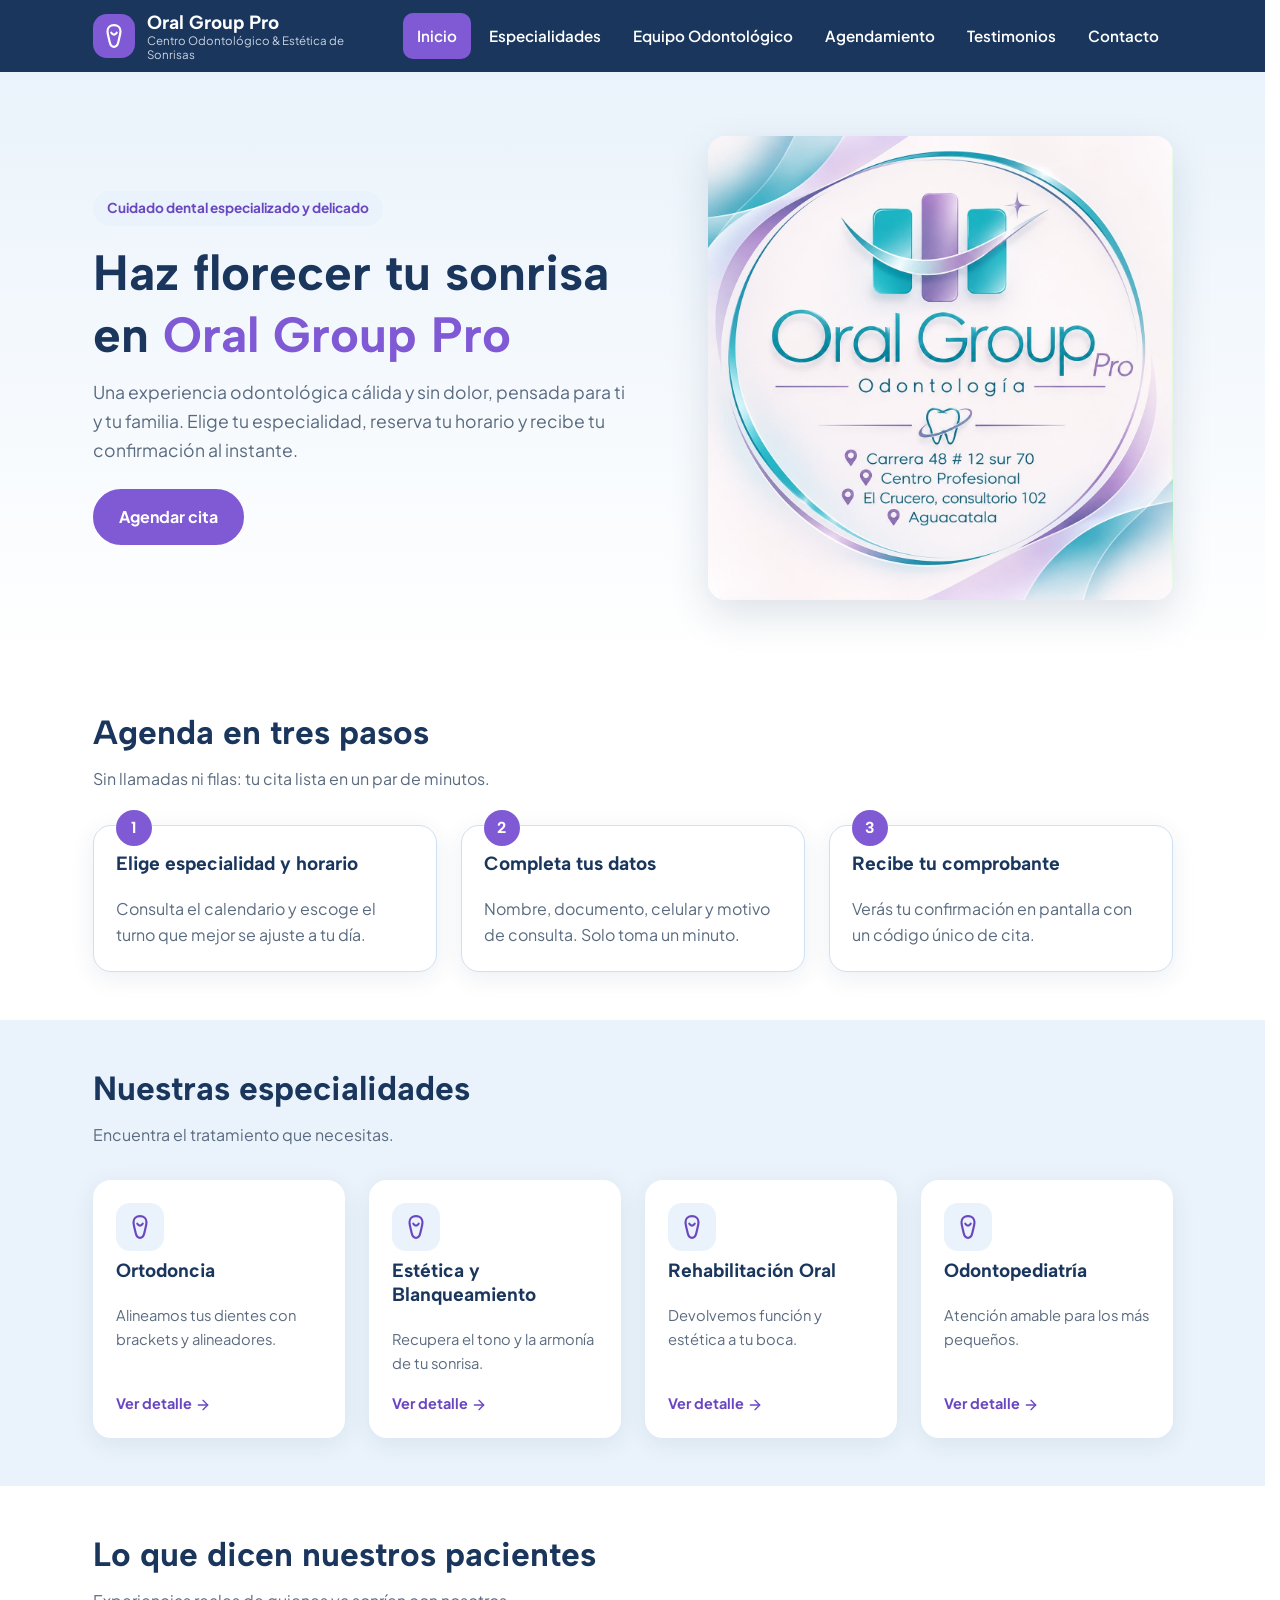
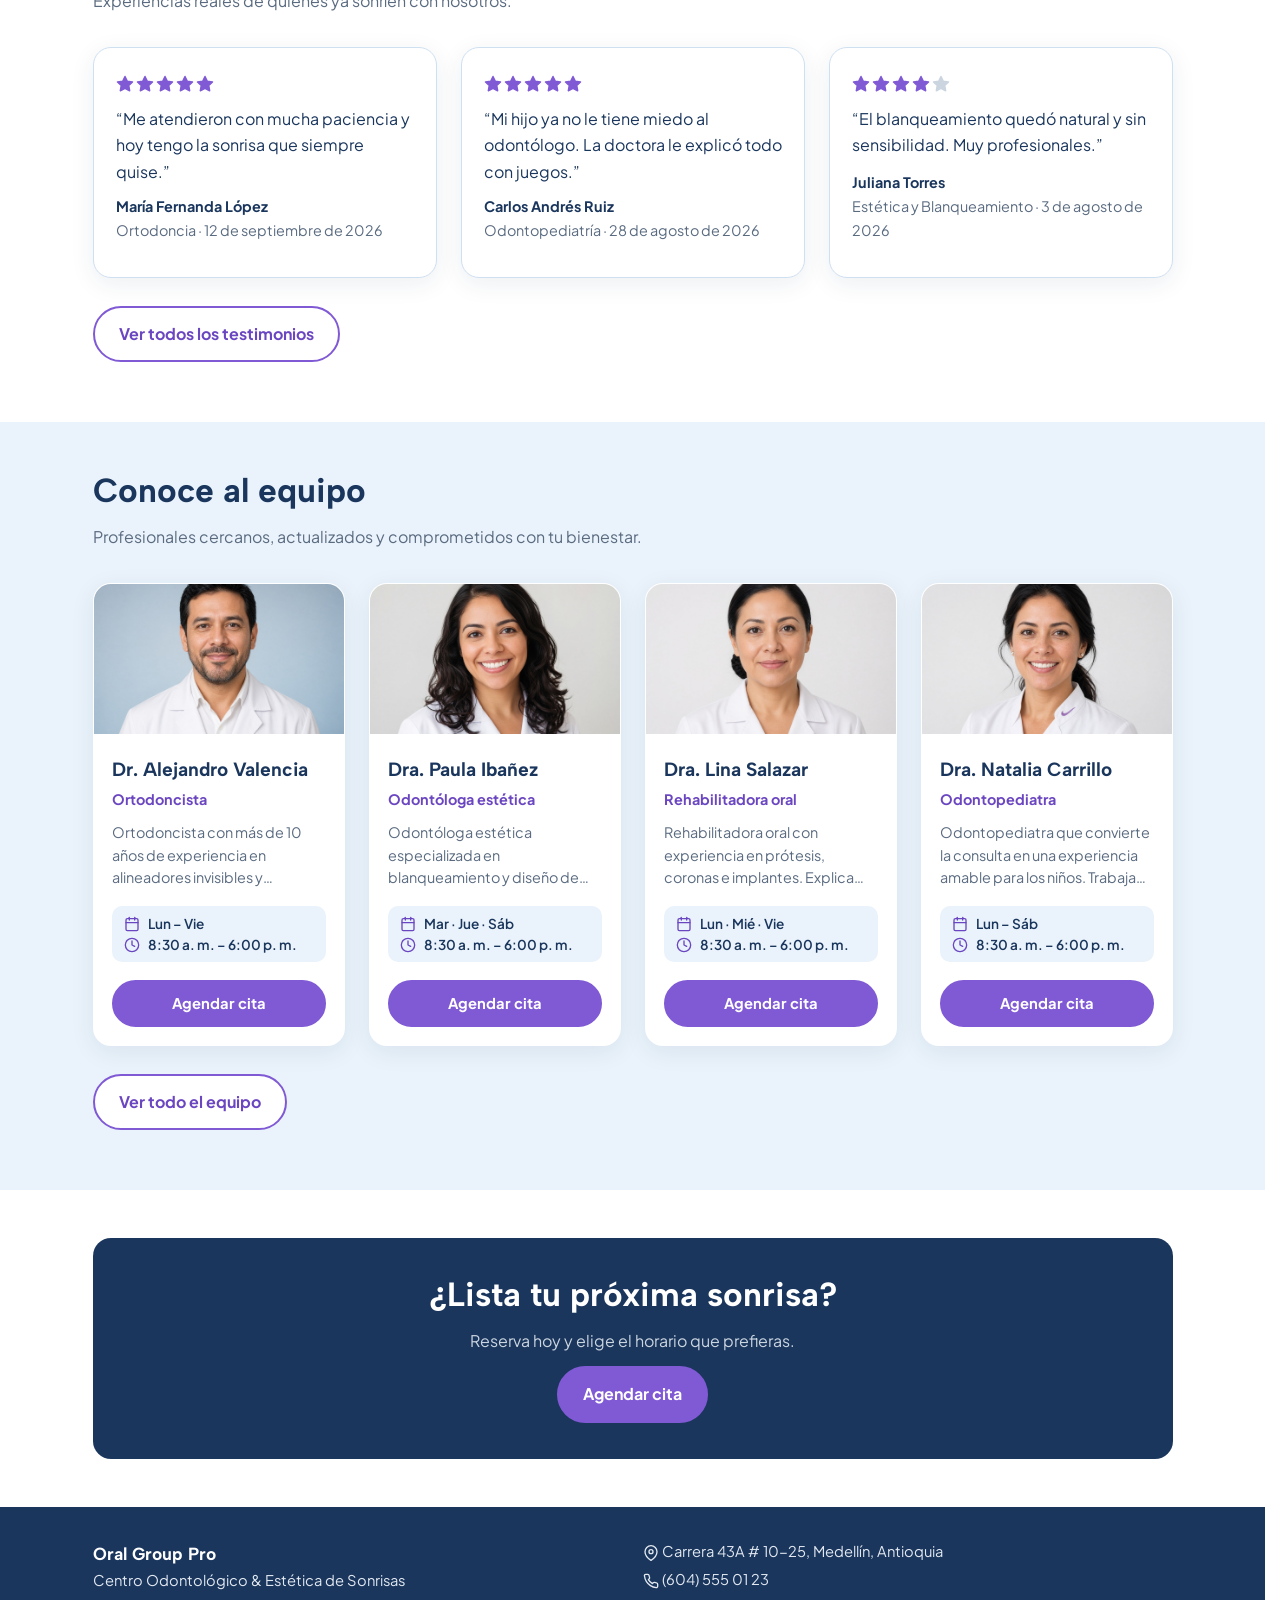
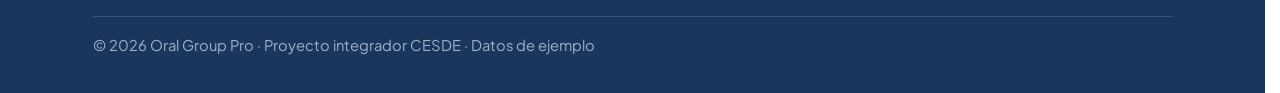
==== commit dd51791f: "subir proyecto integrador" ====
--- a/index.html
+++ b/index.html
@@ -29,8 +29,7 @@
             <a class="btn" href="agendamiento.html">Agendar cita</a>
           </div>
         </div>
-        <!-- IMAGEN: reemplazar por la foto del banner (data-src="img/banner.jpg") -->
-        <div class="media media-hero" data-media="Imagen del banner principal"></div>
+        <div class="media media-hero" data-media="Logotipo de Oral Group Pro" data-src="img/logo.png"></div>
       </div>
     </section>
 
--- a/css/styles.css
+++ b/css/styles.css
@@ -36,7 +36,7 @@
 /* 2. BASE Y ACCESIBILIDAD --------------------------------------------------- */
 *, *::before, *::after { box-sizing: border-box; }
 
-html { scroll-behavior: smooth; }
+html { scroll-behavior: smooth; scrollbar-gutter: stable; }
 
 body {
   margin: 0;
@@ -151,17 +151,25 @@
 
 /* Contenedor de imagen: muestra la foto real o el icono de montaña */
 .media {
+  position: relative;
   background: var(--pastel); border: 2px dashed var(--pastel-line); border-radius: var(--radius-sm);
   overflow: hidden; aspect-ratio: 16 / 10; color: var(--lilac);
 }
-.media img { width: 100%; height: 100%; object-fit: cover; }
+/* La foto va fuera del flujo: si su alto depende de la caja y la caja del alto
+   de la foto, el navegador recalcula el layout sin parar. */
+.media img {
+  position: absolute; inset: 0; width: 100%; height: 100%; object-fit: cover;
+}
+.media:has(img) { border: none; background: var(--white); }
+.media-hero img { object-fit: contain; }
 .media-empty {
-  width: 100%; height: 100%; display: flex; flex-direction: column;
+  position: absolute; inset: 0;
+  display: flex; flex-direction: column;
   align-items: center; justify-content: center; gap: 8px; padding: 12px; text-align: center;
 }
 .media-empty span { font-size: 0.8rem; font-weight: 600; color: var(--gray-text); }
 .media-square { aspect-ratio: 1 / 1; }
-.media-hero { aspect-ratio: 3 / 2; border-radius: var(--radius); box-shadow: var(--shadow-lg); }
+.media-hero { aspect-ratio: 1 / 1; border-radius: var(--radius); box-shadow: var(--shadow-lg); }
 
 /* 6. TARJETAS Y LISTAS DE CONTENIDO ------------------------------------------ */
 .hero { padding: 64px 0; background: linear-gradient(180deg, var(--pastel) 0%, var(--white) 100%); }
@@ -208,7 +216,8 @@
 .team-group { margin-bottom: 44px; }
 .team-group > h2 { display: flex; align-items: center; gap: 10px; }
 .pro-card { padding: 0; overflow: hidden; }
-.pro-card .media { border-radius: 0; border: 0; border-bottom: 2px dashed var(--pastel-line); aspect-ratio: auto; height: 150px; }
+.pro-card .media { border-radius: 0; border: 0; aspect-ratio: auto; height: 150px; }
+.pro-card .media:not(:has(img)) { border-bottom: 2px dashed var(--pastel-line); }
 .pro-card .pro-body { padding: 16px 18px 18px; display: flex; flex-direction: column; gap: 6px; flex: 1; }
 .pro-card h3 { margin-bottom: 0; }
 .pro-card .tag { align-self: flex-start; margin-bottom: 4px; }
